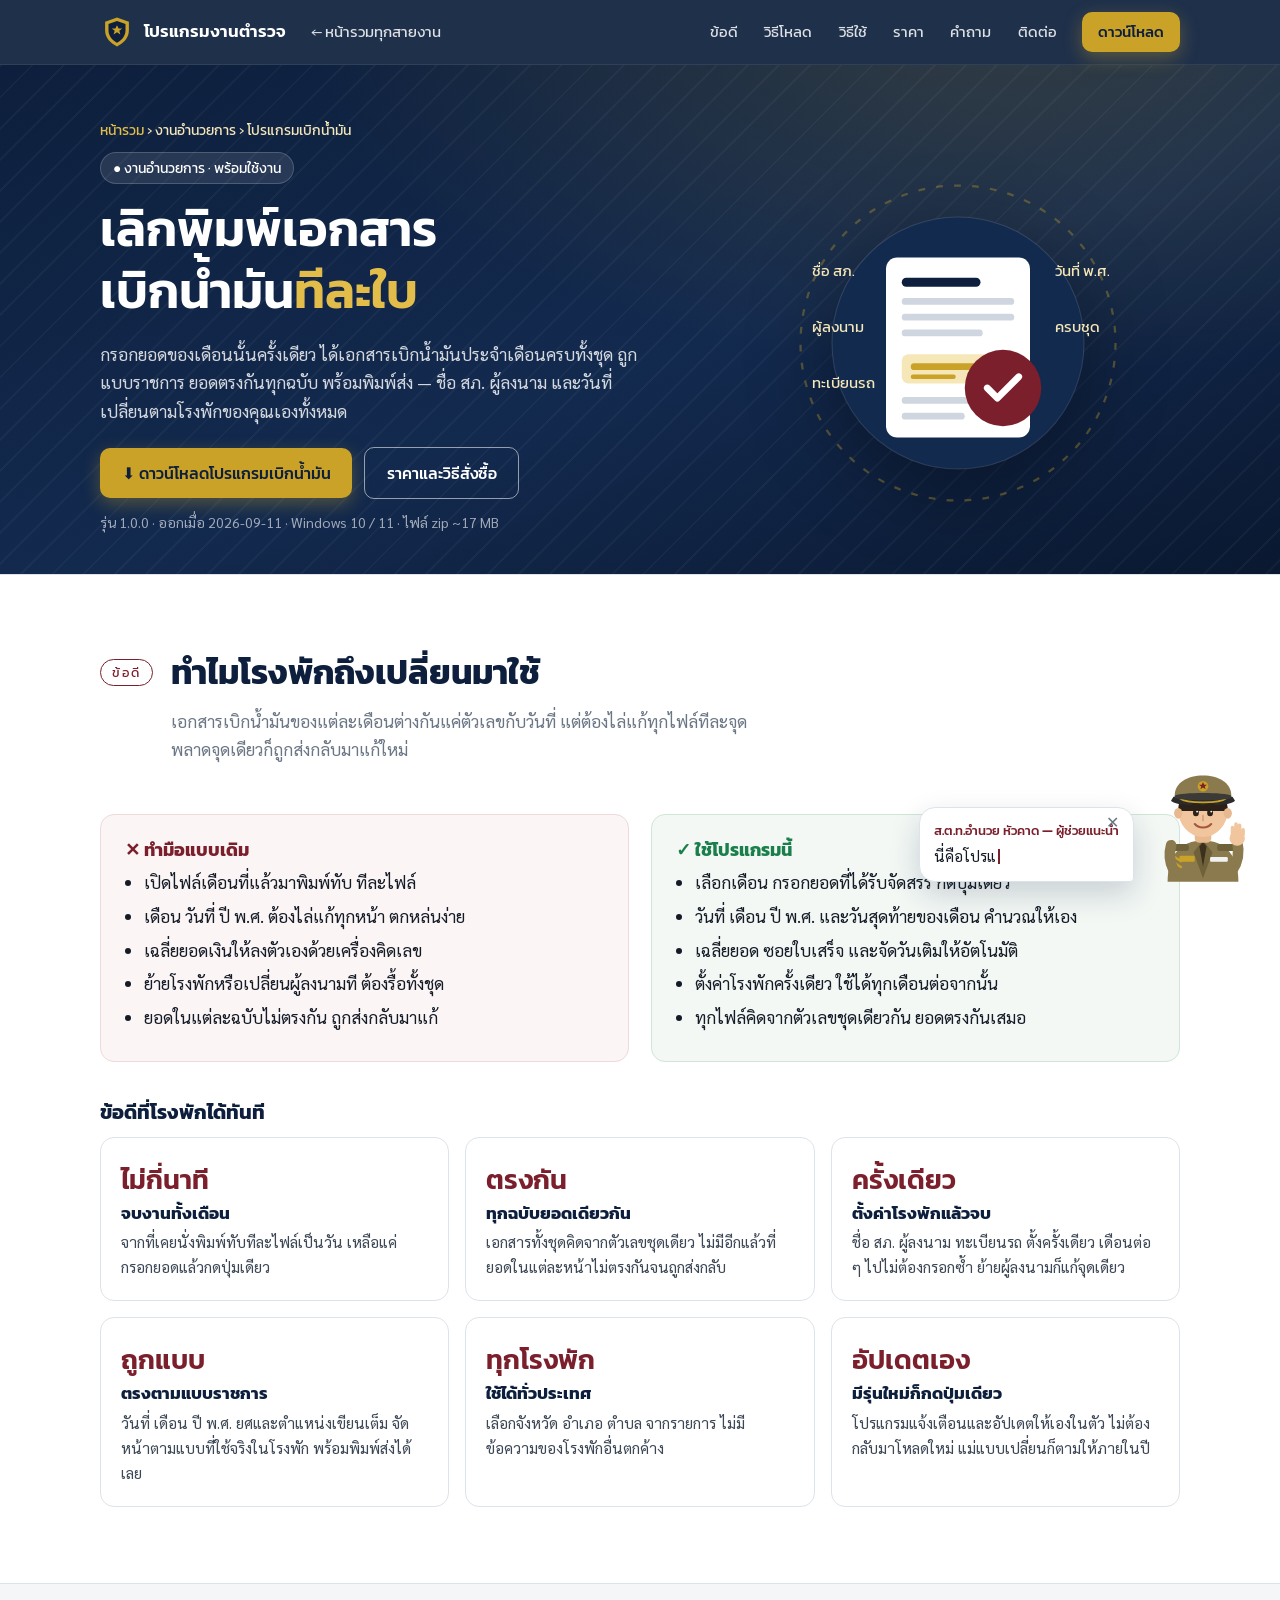
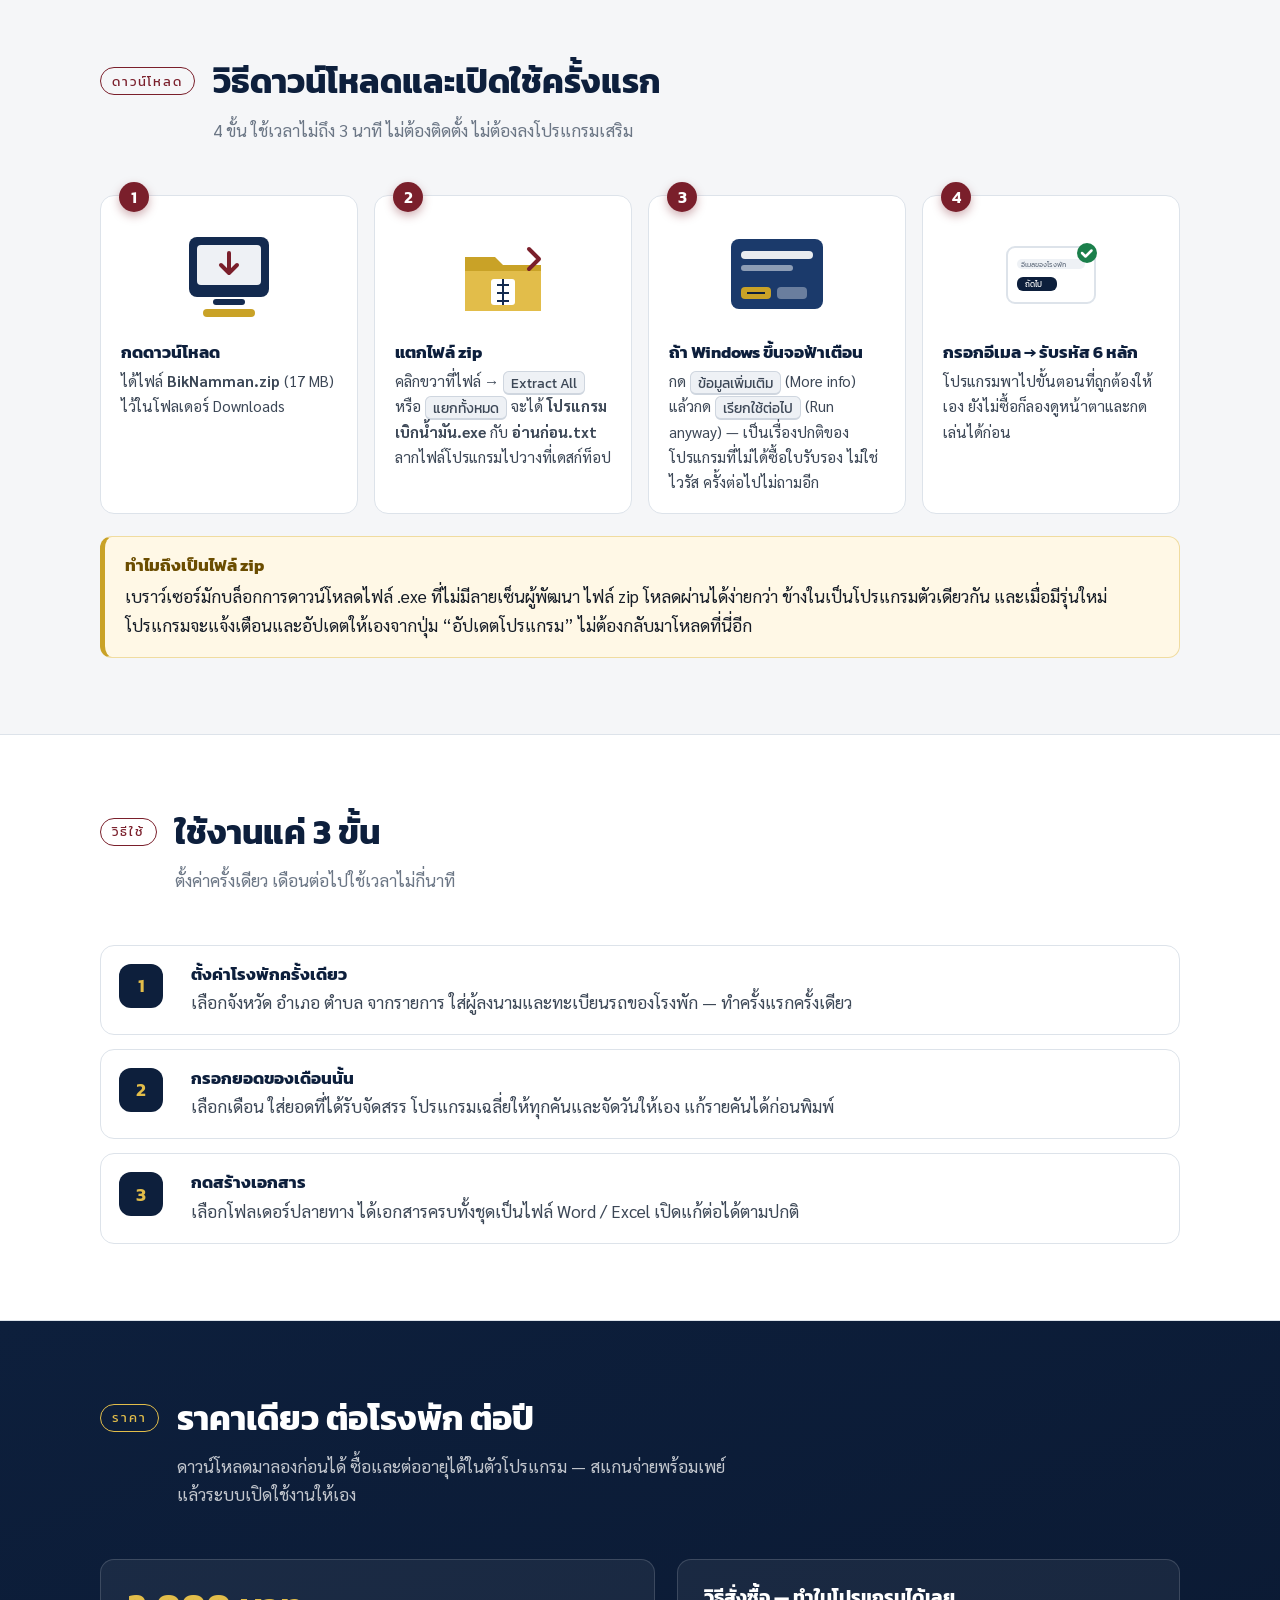
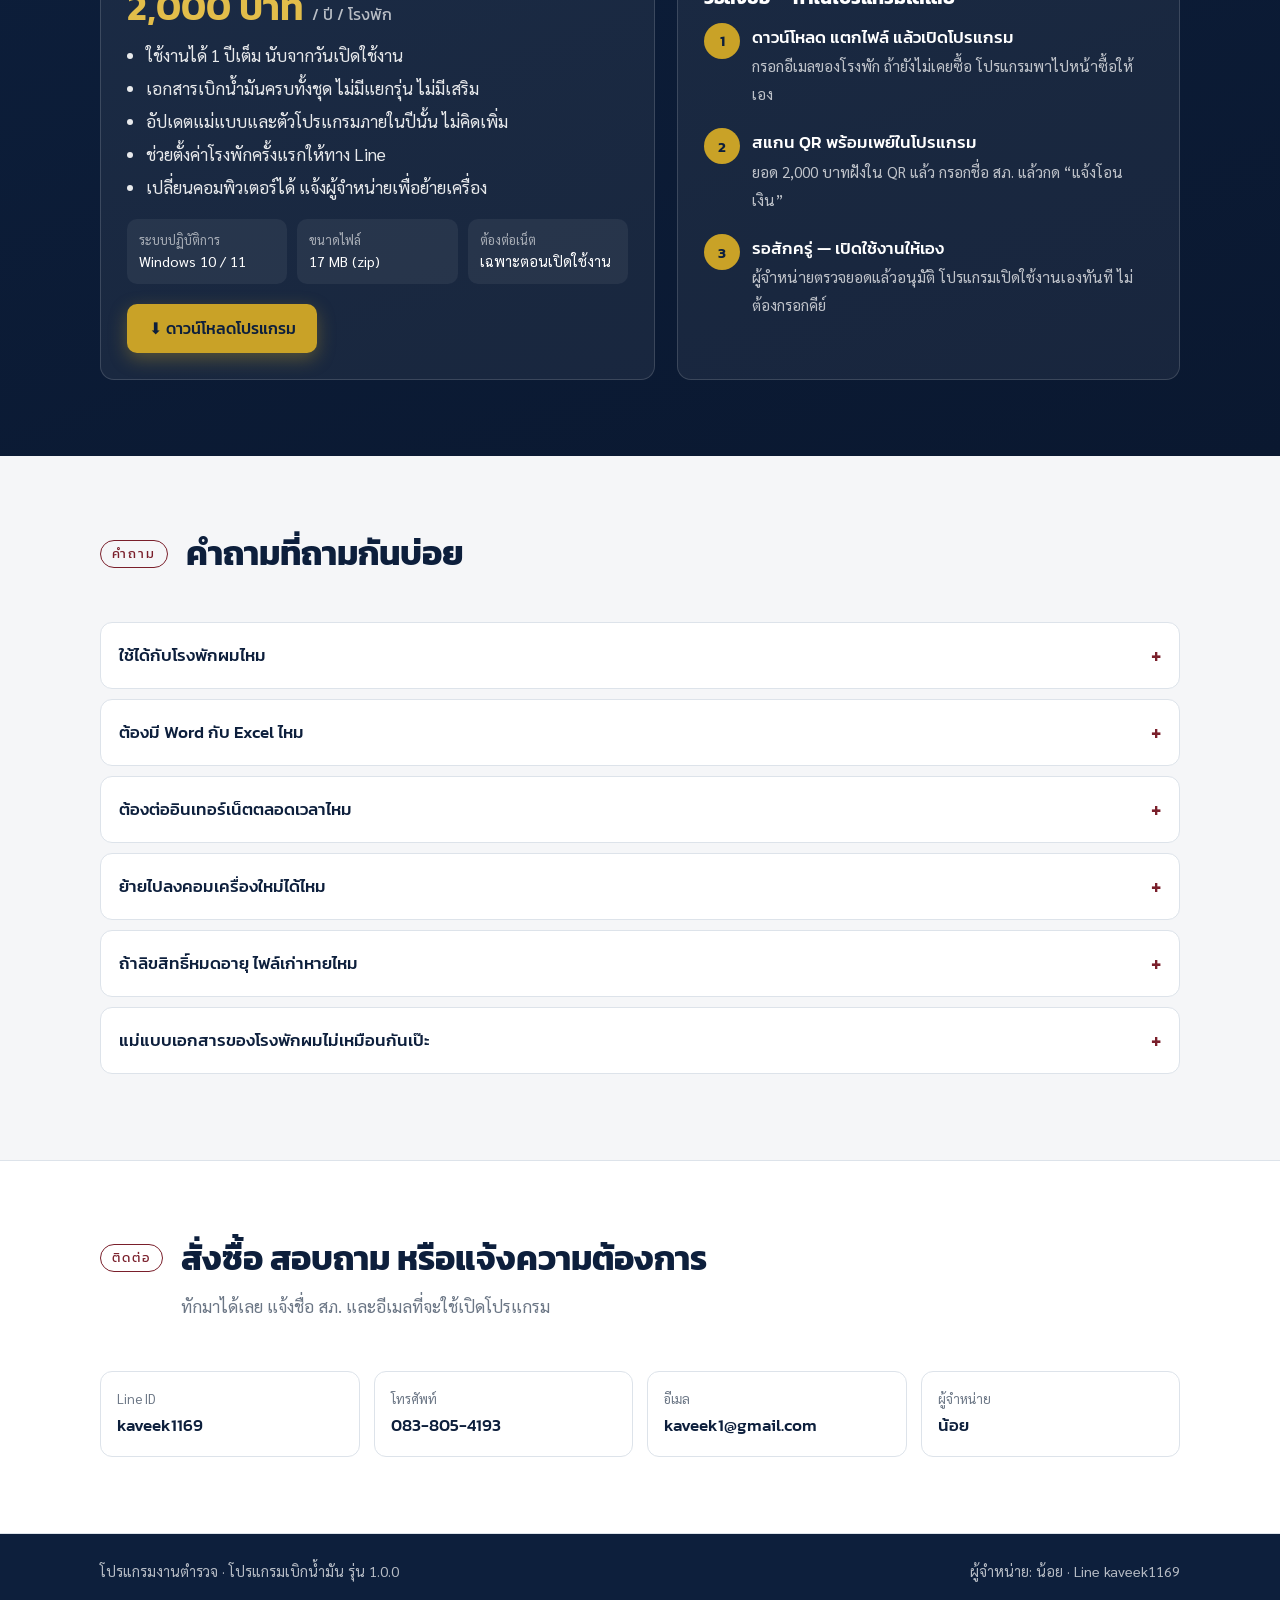
==== biknamman.html @ df4a981a "Add files via upload" ====
<!DOCTYPE html>
<html lang="th" class="js">
<head>
<meta charset="utf-8">
<meta name="viewport" content="width=device-width, initial-scale=1">
<title>โปรแกรมเบิกน้ำมัน — งานอำนวยการ</title>
<meta name="description" content="โปรแกรมเบิกน้ำมันสำหรับสถานีตำรวจ กรอกยอดครั้งเดียว ได้เอกสารเบิกน้ำมันประจำเดือนครบชุด ถูกแบบราชการ 2,000 บาท/ปี/โรงพัก">
<link rel="preconnect" href="https://fonts.googleapis.com">
<link rel="preconnect" href="https://fonts.gstatic.com" crossorigin>
<link href="https://fonts.googleapis.com/css2?family=Kanit:wght@400;500;600;700&family=Sarabun:wght@400;500;600;700&display=swap" rel="stylesheet">
<link rel="stylesheet" href="site.css">
</head>
<body>
<nav class="nav">
  <div class="wrap">
    <a class="brand" href="index.html"><svg class="badge" viewBox="0 0 40 40" aria-hidden="true"><path d="M20 3l14 5v10c0 9-6 15-14 19C12 33 6 27 6 18V8l14-5z" fill="#c9a227"/><path d="M20 7l10 3.6V18c0 7-4.4 11.6-10 14.6C14.4 29.6 10 25 10 18v-7.4L20 7z" fill="#0d1f3c"/><path d="M20 12l1.9 4h4.2l-3.4 2.6 1.3 4.2L20 20.4l-4 2.4 1.3-4.2-3.4-2.6h4.2z" fill="#c9a227"/></svg> โปรแกรมงานตำรวจ</a>
    <a class="back" href="index.html">← หน้ารวมทุกสายงาน</a>
    <div class="nav-links"><a href="#fuel">ข้อดี</a><a href="#install">วิธีโหลด</a><a href="#howto">วิธีใช้</a><a href="#price">ราคา</a><a href="#faq">คำถาม</a><a href="#contact">ติดต่อ</a></div>
    <a class="btn btn-gold" href="BikNamman.zip" download>ดาวน์โหลด</a>
  </div>
</nav>

<header class="hero" id="top">
  <div class="wrap">
    <div class="crumb"><a href="index.html">หน้ารวม</a> › งานอำนวยการ › โปรแกรมเบิกน้ำมัน</div>
    <div class="slides" style="min-height:0;position:static">
      <section class="slide active" style="position:static">
        <div>
          <span class="slide-kicker">● งานอำนวยการ · พร้อมใช้งาน</span>
          <h1>เลิกพิมพ์เอกสาร<br>เบิกน้ำมัน<em>ทีละใบ</em></h1>
          <p class="lede">กรอกยอดของเดือนนั้นครั้งเดียว ได้เอกสารเบิกน้ำมันประจำเดือนครบทั้งชุด
            ถูกแบบราชการ ยอดตรงกันทุกฉบับ พร้อมพิมพ์ส่ง — ชื่อ สภ. ผู้ลงนาม และวันที่
            เปลี่ยนตามโรงพักของคุณเองทั้งหมด</p>
          <div class="cta">
            <a class="btn btn-gold" href="BikNamman.zip" download>⬇ ดาวน์โหลดโปรแกรมเบิกน้ำมัน</a>
            <a class="btn btn-ghost" href="#price">ราคาและวิธีสั่งซื้อ</a>
            <span class="note" id="vernote">Windows 10 / 11 · ไฟล์ zip 17 MB · ไม่ต้องติดตั้ง</span>
          </div>
        </div>
        <div class="slide-art">
          <svg viewBox="0 0 320 320" aria-hidden="true">
            <circle class="ring" cx="160" cy="160" r="140" fill="none" stroke="rgba(201,162,39,.35)" stroke-width="2" stroke-dasharray="6 10"/>
            <circle cx="160" cy="160" r="112" fill="#132a4f" stroke="rgba(255,255,255,.12)"/>
            <g transform="translate(96 84)">
              <rect x="0" y="0" width="128" height="160" rx="10" fill="#fff"/>
              <rect x="14" y="18" width="70" height="8" rx="4" fill="#0d1f3c"/>
              <rect x="14" y="36" width="100" height="6" rx="3" fill="#cfd6df"/>
              <rect x="14" y="50" width="100" height="6" rx="3" fill="#cfd6df"/>
              <rect x="14" y="64" width="72" height="6" rx="3" fill="#cfd6df"/>
              <rect x="14" y="86" width="100" height="26" rx="6" fill="#f5e7b8"/>
              <rect x="22" y="94" width="60" height="6" rx="3" fill="#c9a227"/>
              <rect x="22" y="104" width="40" height="4" rx="2" fill="#c9a227"/>
              <rect x="14" y="124" width="100" height="6" rx="3" fill="#cfd6df"/>
              <rect x="14" y="138" width="56" height="6" rx="3" fill="#cfd6df"/>
            </g>
            <g transform="translate(200 200)">
              <circle r="34" fill="#7a1f2b"/>
              <path d="M-14 0l9 9 19-19" fill="none" stroke="#fff" stroke-width="6" stroke-linecap="round" stroke-linejoin="round"/>
            </g>
            <g font-family="Kanit,Sarabun,sans-serif" font-size="13" fill="#f5e7b8">
              <text x="30" y="100">ชื่อ สภ.</text><text x="30" y="150">ผู้ลงนาม</text><text x="30" y="200">ทะเบียนรถ</text>
              <text x="246" y="100">วันที่ พ.ศ.</text><text x="246" y="150">ครบชุด</text>
            </g>
          </svg>
        </div>
      </section>
    </div>
  </div>
</header>
<!-- ═══════════ <!-- ═══════════ โปรแกรมเบิกน้ำมัน ═══════════ -->
<section class="sec product" id="fuel">
  <div class="wrap">
    <div class="sec-head reveal">
      <span class="sec-label">ข้อดี</span>
      <div><h2>ทำไมโรงพักถึงเปลี่ยนมาใช้</h2>
        <p>เอกสารเบิกน้ำมันของแต่ละเดือนต่างกันแค่ตัวเลขกับวันที่ แต่ต้องไล่แก้ทุกไฟล์ทีละจุด พลาดจุดเดียวก็ถูกส่งกลับมาแก้ใหม่</p></div>
    </div>

    <div class="two">
      <div class="card bad reveal">
        <h3>✕ ทำมือแบบเดิม</h3>
        <ul>
          <li>เปิดไฟล์เดือนที่แล้วมาพิมพ์ทับ ทีละไฟล์</li>
          <li>เดือน วันที่ ปี พ.ศ. ต้องไล่แก้ทุกหน้า ตกหล่นง่าย</li>
          <li>เฉลี่ยยอดเงินให้ลงตัวเองด้วยเครื่องคิดเลข</li>
          <li>ย้ายโรงพักหรือเปลี่ยนผู้ลงนามที ต้องรื้อทั้งชุด</li>
          <li>ยอดในแต่ละฉบับไม่ตรงกัน ถูกส่งกลับมาแก้</li>
        </ul>
      </div>
      <div class="card good reveal">
        <h3>✓ ใช้โปรแกรมนี้</h3>
        <ul>
          <li>เลือกเดือน กรอกยอดที่ได้รับจัดสรร กดปุ่มเดียว</li>
          <li>วันที่ เดือน ปี พ.ศ. และวันสุดท้ายของเดือน คำนวณให้เอง</li>
          <li>เฉลี่ยยอด ซอยใบเสร็จ และจัดวันเติมให้อัตโนมัติ</li>
          <li>ตั้งค่าโรงพักครั้งเดียว ใช้ได้ทุกเดือนต่อจากนั้น</li>
          <li>ทุกไฟล์คิดจากตัวเลขชุดเดียวกัน ยอดตรงกันเสมอ</li>
        </ul>
      </div>
    </div>

    <h3 style="margin:38px 0 12px;color:var(--navy);font-size:1.25rem" class="reveal">ข้อดีที่โรงพักได้ทันที</h3>
    <div class="feats">
      <div class="feat reveal"><div class="num">ไม่กี่นาที</div><h3>จบงานทั้งเดือน</h3><p>จากที่เคยนั่งพิมพ์ทับทีละไฟล์เป็นวัน เหลือแค่กรอกยอดแล้วกดปุ่มเดียว</p></div>
      <div class="feat reveal"><div class="num">ตรงกัน</div><h3>ทุกฉบับยอดเดียวกัน</h3><p>เอกสารทั้งชุดคิดจากตัวเลขชุดเดียว ไม่มีอีกแล้วที่ยอดในแต่ละหน้าไม่ตรงกันจนถูกส่งกลับ</p></div>
      <div class="feat reveal"><div class="num">ครั้งเดียว</div><h3>ตั้งค่าโรงพักแล้วจบ</h3><p>ชื่อ สภ. ผู้ลงนาม ทะเบียนรถ ตั้งครั้งเดียว เดือนต่อ ๆ ไปไม่ต้องกรอกซ้ำ ย้ายผู้ลงนามก็แก้จุดเดียว</p></div>
      <div class="feat reveal"><div class="num">ถูกแบบ</div><h3>ตรงตามแบบราชการ</h3><p>วันที่ เดือน ปี พ.ศ. ยศและตำแหน่งเขียนเต็ม จัดหน้าตามแบบที่ใช้จริงในโรงพัก พร้อมพิมพ์ส่งได้เลย</p></div>
      <div class="feat reveal"><div class="num">ทุกโรงพัก</div><h3>ใช้ได้ทั่วประเทศ</h3><p>เลือกจังหวัด อำเภอ ตำบล จากรายการ ไม่มีข้อความของโรงพักอื่นตกค้าง</p></div>
      <div class="feat reveal"><div class="num">อัปเดตเอง</div><h3>มีรุ่นใหม่ก็กดปุ่มเดียว</h3><p>โปรแกรมแจ้งเตือนและอัปเดตให้เองในตัว ไม่ต้องกลับมาโหลดใหม่ แม่แบบเปลี่ยนก็ตามให้ภายในปี</p></div>
    </div>
  </div>
</section>

<!-- ═══════════ <!-- ═══════════ วิธีดาวน์โหลด ═══════════ -->
<section class="sec" id="install">
  <div class="wrap">
    <div class="sec-head reveal">
      <span class="sec-label">ดาวน์โหลด</span>
      <div><h2>วิธีดาวน์โหลดและเปิดใช้ครั้งแรก</h2><p>4 ขั้น ใช้เวลาไม่ถึง 3 นาที ไม่ต้องติดตั้ง ไม่ต้องลงโปรแกรมเสริม</p></div>
    </div>
    <div class="steps">
      <div class="step reveal">
        <div class="art"><svg viewBox="0 0 120 100" aria-hidden="true"><rect x="20" y="10" width="80" height="60" rx="8" fill="#132a4f"/><rect x="28" y="18" width="64" height="40" rx="4" fill="#eef1f5"/><path d="M60 26v18M52 38l8 8 8-8" stroke="#7a1f2b" stroke-width="4" fill="none" stroke-linecap="round" stroke-linejoin="round"/><rect x="44" y="72" width="32" height="6" rx="3" fill="#132a4f"/><rect x="34" y="82" width="52" height="8" rx="4" fill="#c9a227"/></svg></div>
        <h3>กดดาวน์โหลด</h3>
        <p>ได้ไฟล์ <b>BikNamman.zip</b> (17 MB) ไว้ในโฟลเดอร์ Downloads</p>
      </div>
      <div class="step reveal">
        <div class="art"><svg viewBox="0 0 120 100" aria-hidden="true"><path d="M22 30h30l8 8h38v46H22z" fill="#c9a227"/><path d="M22 44h76v40H22z" fill="#e2bd4a"/><rect x="48" y="52" width="24" height="26" rx="3" fill="#fff"/><path d="M60 52v26M54 58h12M54 66h12M54 74h12" stroke="#132a4f" stroke-width="2"/><path d="M86 22l10 10-10 10" fill="none" stroke="#7a1f2b" stroke-width="4" stroke-linecap="round" stroke-linejoin="round"/></svg></div>
        <h3>แตกไฟล์ zip</h3>
        <p>คลิกขวาที่ไฟล์ → <kbd>Extract All</kbd> หรือ <kbd>แยกทั้งหมด</kbd> จะได้ <b>โปรแกรมเบิกน้ำมัน.exe</b> กับ <b>อ่านก่อน.txt</b> ลากไฟล์โปรแกรมไปวางที่เดสก์ท็อป</p>
      </div>
      <div class="step reveal">
        <div class="art"><svg viewBox="0 0 120 100" aria-hidden="true"><rect x="14" y="12" width="92" height="70" rx="8" fill="#1b3a6b"/><rect x="24" y="24" width="72" height="8" rx="4" fill="#fff" opacity=".9"/><rect x="24" y="38" width="52" height="6" rx="3" fill="#fff" opacity=".5"/><rect x="24" y="60" width="30" height="12" rx="4" fill="#c9a227"/><rect x="60" y="60" width="30" height="12" rx="4" fill="#fff" opacity=".35"/><path d="M30 66h18" stroke="#0d1f3c" stroke-width="2"/></svg></div>
        <h3>ถ้า Windows ขึ้นจอฟ้าเตือน</h3>
        <p>กด <kbd>ข้อมูลเพิ่มเติม</kbd> (More info) แล้วกด <kbd>เรียกใช้ต่อไป</kbd> (Run anyway) — เป็นเรื่องปกติของโปรแกรมที่ไม่ได้ซื้อใบรับรอง ไม่ใช่ไวรัส ครั้งต่อไปไม่ถามอีก</p>
      </div>
      <div class="step reveal">
        <div class="art"><svg viewBox="0 0 120 100" aria-hidden="true"><rect x="16" y="20" width="88" height="56" rx="8" fill="#fff" stroke="#dde3ea" stroke-width="2"/><rect x="26" y="32" width="68" height="10" rx="5" fill="#eef1f5"/><text x="30" y="40" font-family="Kanit,sans-serif" font-size="7" fill="#6b7685">อีเมลของโรงพัก</text><rect x="26" y="50" width="40" height="14" rx="6" fill="#0d1f3c"/><text x="34" y="60" font-family="Kanit,sans-serif" font-size="8" fill="#fff">ถัดไป</text><circle cx="96" cy="26" r="10" fill="#1b7f4b"/><path d="M91 26l3.5 3.5 6-6" fill="none" stroke="#fff" stroke-width="2.5" stroke-linecap="round" stroke-linejoin="round"/></svg></div>
        <h3>กรอกอีเมล → รับรหัส 6 หลัก</h3>
        <p>โปรแกรมพาไปขั้นตอนที่ถูกต้องให้เอง ยังไม่ซื้อก็ลองดูหน้าตาและกดเล่นได้ก่อน</p>
      </div>
    </div>
    <div class="notice reveal">
      <h3>ทำไมถึงเป็นไฟล์ zip</h3>
      <p style="margin:0">เบราว์เซอร์มักบล็อกการดาวน์โหลดไฟล์ .exe ที่ไม่มีลายเซ็นผู้พัฒนา ไฟล์ zip โหลดผ่านได้ง่ายกว่า ข้างในเป็นโปรแกรมตัวเดียวกัน
      และเมื่อมีรุ่นใหม่ โปรแกรมจะแจ้งเตือนและอัปเดตให้เองจากปุ่ม “อัปเดตโปรแกรม” ไม่ต้องกลับมาโหลดที่นี่อีก</p>
    </div>
  </div>
</section>

<!-- ═══════════ <!-- ═══════════ วิธีใช้ ═══════════ -->
<section class="sec product" id="howto">
  <div class="wrap">
    <div class="sec-head reveal">
      <span class="sec-label">วิธีใช้</span>
      <div><h2>ใช้งานแค่ 3 ขั้น</h2><p>ตั้งค่าครั้งเดียว เดือนต่อไปใช้เวลาไม่กี่นาที</p></div>
    </div>
    <div class="timeline">
      <div class="tl reveal"><div class="n">1</div><div><h3>ตั้งค่าโรงพักครั้งเดียว</h3><p>เลือกจังหวัด อำเภอ ตำบล จากรายการ ใส่ผู้ลงนามและทะเบียนรถของโรงพัก — ทำครั้งแรกครั้งเดียว</p></div></div>
      <div class="tl reveal"><div class="n">2</div><div><h3>กรอกยอดของเดือนนั้น</h3><p>เลือกเดือน ใส่ยอดที่ได้รับจัดสรร โปรแกรมเฉลี่ยให้ทุกคันและจัดวันให้เอง แก้รายคันได้ก่อนพิมพ์</p></div></div>
      <div class="tl reveal"><div class="n">3</div><div><h3>กดสร้างเอกสาร</h3><p>เลือกโฟลเดอร์ปลายทาง ได้เอกสารครบทั้งชุดเป็นไฟล์ Word / Excel เปิดแก้ต่อได้ตามปกติ</p></div></div>
    </div>
  </div>
</section>

<!-- ═══════════ <!-- ═══════════ ราคา ═══════════ -->
<section class="sec price" id="price">
  <div class="wrap">
    <div class="sec-head reveal">
      <span class="sec-label">ราคา</span>
      <div><h2>ราคาเดียว ต่อโรงพัก ต่อปี</h2><p>ดาวน์โหลดมาลองก่อนได้ ซื้อและต่ออายุได้ในตัวโปรแกรม — สแกนจ่ายพร้อมเพย์ แล้วระบบเปิดใช้งานให้เอง</p></div>
    </div>
    <div class="price-grid">
      <div class="price-card reveal">
        <div class="price-big">2,000 บาท <small>/ ปี / โรงพัก</small></div>
        <ul>
          <li>ใช้งานได้ 1 ปีเต็ม นับจากวันเปิดใช้งาน</li>
          <li>เอกสารเบิกน้ำมันครบทั้งชุด ไม่มีแยกรุ่น ไม่มีเสริม</li>
          <li>อัปเดตแม่แบบและตัวโปรแกรมภายในปีนั้น ไม่คิดเพิ่ม</li>
          <li>ช่วยตั้งค่าโรงพักครั้งแรกให้ทาง Line</li>
          <li>เปลี่ยนคอมพิวเตอร์ได้ แจ้งผู้จำหน่ายเพื่อย้ายเครื่อง</li>
        </ul>
        <div class="dl-meta">
          <div><span>ระบบปฏิบัติการ</span>Windows 10 / 11</div>
          <div><span>ขนาดไฟล์</span>17 MB (zip)</div>
          <div><span>ต้องต่อเน็ต</span>เฉพาะตอนเปิดใช้งาน</div>
        </div>
        <div style="margin-top:20px"><a class="btn btn-gold" href="BikNamman.zip" download>⬇ ดาวน์โหลดโปรแกรม</a></div>
      </div>
      <div class="price-card reveal">
        <h3 style="color:#fff;font-size:1.2rem">วิธีสั่งซื้อ — ทำในโปรแกรมได้เลย</h3>
        <ol class="buy-steps">
          <li><span class="k">1</span><div><b>ดาวน์โหลด แตกไฟล์ แล้วเปิดโปรแกรม</b><span>กรอกอีเมลของโรงพัก ถ้ายังไม่เคยซื้อ โปรแกรมพาไปหน้าซื้อให้เอง</span></div></li>
          <li><span class="k">2</span><div><b>สแกน QR พร้อมเพย์ในโปรแกรม</b><span>ยอด 2,000 บาทฝังใน QR แล้ว กรอกชื่อ สภ. แล้วกด “แจ้งโอนเงิน”</span></div></li>
          <li><span class="k">3</span><div><b>รอสักครู่ — เปิดใช้งานให้เอง</b><span>ผู้จำหน่ายตรวจยอดแล้วอนุมัติ โปรแกรมเปิดใช้งานเองทันที ไม่ต้องกรอกคีย์</span></div></li>
        </ol>
      </div>
    </div>
  </div>
</section>

<!-- ═══════════ <!-- ═══════════ FAQ ═══════════ -->
<section class="sec" id="faq">
  <div class="wrap">
    <div class="sec-head reveal"><span class="sec-label">คำถาม</span><div><h2>คำถามที่ถามกันบ่อย</h2></div></div>
    <details class="reveal"><summary>ใช้ได้กับโรงพักผมไหม</summary><p>ใช้ได้ทุกโรงพักทั่วประเทศ ชื่อ สภ. อำเภอ จังหวัด ตำรวจภูธรภาค เบอร์โทร เลขหนังสือ ชื่อและยศผู้ลงนามทุกตำแหน่ง เปลี่ยนตามที่ตั้งค่าไว้ทั้งหมด ไม่มีข้อความของโรงพักอื่นตกค้าง</p></details>
    <details class="reveal"><summary>ต้องมี Word กับ Excel ไหม</summary><p>โปรแกรมสร้างไฟล์ .docx และ .xlsx ให้ ถ้าจะเปิดดูหรือสั่งพิมพ์ต้องมีโปรแกรมที่เปิดไฟล์สองชนิดนี้ได้ จะเป็น Microsoft Office, WPS Office หรือ LibreOffice ก็ได้ และควรลงฟอนต์ TH SarabunPSK / TH SarabunIT๙ ในเครื่อง เอกสารจะออกมาตรงตามแบบราชการ</p></details>
    <details class="reveal"><summary>ต้องต่ออินเทอร์เน็ตตลอดเวลาไหม</summary><p>ไม่ต้อง ใช้เน็ตเฉพาะตอนเปิดใช้งานครั้งแรก ตอนต่ออายุ และตอนกดอัปเดตโปรแกรมเท่านั้น หลังจากนั้นทำเอกสารแบบออฟไลน์ได้ทั้งปี</p></details>
    <details class="reveal"><summary>ย้ายไปลงคอมเครื่องใหม่ได้ไหม</summary><p>ได้ สิทธิ์ผูกกับเครื่องทีละ 1 เครื่องเพื่อกันการส่งต่อ ถ้าเปลี่ยนคอมพิวเตอร์ แจ้งผู้จำหน่ายทาง Line เพื่อปลดล็อกเครื่องเดิม แล้วเปิดใช้งานที่เครื่องใหม่ได้เลย ไม่มีค่าใช้จ่าย</p></details>
    <details class="reveal"><summary>ถ้าลิขสิทธิ์หมดอายุ ไฟล์เก่าหายไหม</summary><p>ไม่หาย ไฟล์เอกสารที่สร้างไว้เป็นไฟล์ Word และ Excel ปกติในเครื่องของคุณ โปรแกรมจะเตือนล่วงหน้า 30 วันก่อนหมดอายุ และหลังหมดอายุยังใช้ต่อได้อีก 7 วันเพื่อไม่ให้งานค้าง</p></details>
    <details class="reveal"><summary>แม่แบบเอกสารของโรงพักผมไม่เหมือนกันเป๊ะ</summary><p>แจ้งมาได้ ส่งไฟล์แบบที่โรงพักใช้อยู่มาทาง Line ผู้จำหน่ายปรับแม่แบบให้ตรงกับที่ใช้จริงได้</p></details>
  </div>
</section>

<!-- ═══════════ <!-- ═══════════ ติดต่อ ═══════════ -->
<section class="sec product" id="contact">
  <div class="wrap">
    <div class="sec-head reveal"><span class="sec-label">ติดต่อ</span><div><h2>สั่งซื้อ สอบถาม หรือแจ้งความต้องการ</h2><p>ทักมาได้เลย แจ้งชื่อ สภ. และอีเมลที่จะใช้เปิดโปรแกรม</p></div></div>
    <div class="contact reveal">
      <div><span>Line ID</span><b>kaveek1169</b></div>
      <div><span>โทรศัพท์</span><b>083-805-4193</b></div>
      <div><span>อีเมล</span><b>kaveek1@gmail.com</b></div>
      <div><span>ผู้จำหน่าย</span><b>น้อย</b></div>
    </div>
  </div>
</section>

<footer>
  <div class="wrap">
    <span>โปรแกรมงานตำรวจ · <span id="verfoot">โปรแกรมเบิกน้ำมัน รุ่น 1.0</span></span>
    <span>ผู้จำหน่าย: น้อย · Line kaveek1169</span>
  </div>
</footer>
<!-- ═══════════ <!-- ═══════════ ตัวการ์ตูนตำรวจแนะนำ "ส.ต.ท.อำนวย หัวคาด" (ต้นแบบวาดเอง) ═══════════ -->
<div class="guide" id="guide">
  <div class="bubble" id="bubble">
    <button class="close" id="gclose" aria-label="ปิด">✕</button>
    <b>ส.ต.ท.อำนวย หัวคาด — ผู้ช่วยแนะนำ</b>
    <span id="gtext"></span><span class="cur"></span>
  </div>
  <svg class="officer" id="officer" viewBox="0 0 200 220" aria-hidden="true">
    <!-- ลำตัว/เครื่องแบบสีกากี -->
    <path d="M40 220c0-44 22-70 60-70s60 26 60 70z" fill="#8a7a4e"/>
    <path d="M100 150l-16 20 16 44 16-44z" fill="#6f6139"/>
    <path d="M100 152l-6 8 6 34 6-34z" fill="#3b2f1e"/>
    <!-- อินทรธนู -->
    <rect x="46" y="156" width="30" height="12" rx="4" fill="#6f6139"/><rect x="124" y="156" width="30" height="12" rx="4" fill="#6f6139"/>
    <!-- บั้ง ส.ต.ท. 2 แถบ ที่ต้นแขนซ้าย -->
    <path d="M40 186l12-8 12 8M40 196l12-8 12 8" fill="none" stroke="#c9a227" stroke-width="4" stroke-linejoin="round"/>
    <!-- ป้ายชื่อ/เข็ม -->
    <rect x="112" y="178" width="30" height="8" rx="2" fill="#f2f2f2"/><rect x="60" y="176" width="26" height="10" rx="2" fill="#c9a227"/>
    <!-- คอ -->
    <rect x="86" y="128" width="28" height="26" rx="8" fill="#e8b98f"/>
    <!-- หัว -->
    <ellipse cx="100" cy="98" rx="42" ry="46" fill="#f1c59d"/>
    <path d="M58 100c0-18 8-30 20-36h44c12 6 20 18 20 36" fill="#2b2118"/>
    <!-- หู -->
    <ellipse cx="58" cy="104" rx="7" ry="9" fill="#e8b98f"/><ellipse cx="142" cy="104" rx="7" ry="9" fill="#e8b98f"/>
    <!-- หมวกทรงหม้อตาล -->
    <path d="M52 74c0-22 22-34 48-34s48 12 48 34l-6 4H58z" fill="#8a7a4e"/>
    <path d="M50 76h100l4 6c0 5-26 9-54 9s-54-4-54-9z" fill="#2b2b2b"/>
    <path d="M60 78c12 10 68 10 80 0" fill="none" stroke="#c9a227" stroke-width="3"/>
    <path d="M52 74c10-6 86-6 96 0v4c-10 5-86 5-96 0z" fill="#3b3a36"/>
    <!-- ตราหน้าหมวก (ดาวในวงกลม — วาดเอง) -->
    <circle cx="100" cy="58" r="9" fill="#c9a227"/><path d="M100 51l2 4.5h4.8l-3.9 2.9 1.5 4.6-4.4-2.8-4.4 2.8 1.5-4.6-3.9-2.9h4.8z" fill="#7a1f2b"/>
    <!-- คิ้ว ตา -->
    <path d="M78 92c6-4 14-4 20 0M102 92c6-4 14-4 20 0" fill="none" stroke="#2b2118" stroke-width="3" stroke-linecap="round"/>
    <g class="eye"><ellipse cx="88" cy="103" rx="5" ry="6" fill="#2b2118"/><circle cx="90" cy="101" r="1.6" fill="#fff"/></g>
    <g class="eye"><ellipse cx="112" cy="103" rx="5" ry="6" fill="#2b2118"/><circle cx="114" cy="101" r="1.6" fill="#fff"/></g>
    <!-- จมูก ปากยิ้ม -->
    <path d="M100 108v8" stroke="#d9a07a" stroke-width="3" stroke-linecap="round"/>
    <path d="M86 122c6 8 22 8 28 0" fill="none" stroke="#a5563f" stroke-width="3.5" stroke-linecap="round"/>
    <!-- แขนขวายกโบกมือ -->
    <g class="hand">
      <path d="M150 200c8-12 12-30 8-48" fill="none" stroke="#8a7a4e" stroke-width="18" stroke-linecap="round"/>
      <circle cx="158" cy="146" r="13" fill="#f1c59d"/>
      <path d="M150 138v-10M156 134v-12M162 135v-11M168 140v-8" stroke="#f1c59d" stroke-width="6" stroke-linecap="round"/>
    </g>
    <!-- แขนซ้าย -->
    <path d="M50 200c-6-12-8-28-4-42" fill="none" stroke="#8a7a4e" stroke-width="18" stroke-linecap="round"/>
  </svg>
</div>

<script>
window.GUIDE_TIPS={"top": "นี่คือโปรแกรมเบิกน้ำมัน โปรแกรมแรกของงานอำนวยการ กดดาวน์โหลดได้เลย หรือเลื่อนดูรายละเอียดก่อน", "fuel": "กรอกยอดครั้งเดียว ได้เอกสารครบทั้งชุด ยอดทุกฉบับตรงกันเสมอ ไม่ต้องกลัวถูกส่งกลับมาแก้", "install": "โหลดแล้วอย่าลืมแตก zip ก่อนนะครับ ถ้าเจอจอฟ้าของ Windows กด “ข้อมูลเพิ่มเติม” แล้ว “เรียกใช้ต่อไป” ได้เลย ไม่ใช่ไวรัส", "howto": "แค่ 3 ขั้นครับ ตั้งค่าโรงพักครั้งเดียว กรอกยอดของเดือน แล้วกดสร้าง ที่เหลือโปรแกรมทำให้", "price": "ยังไม่ซื้อก็โหลดมาลองดูหน้าตาก่อนได้ พอจะซื้อสแกนพร้อมเพย์ในโปรแกรม ระบบเปิดใช้งานให้เอง", "faq": "ถ้าคำถามไม่มีในนี้ ทัก Line kaveek1169 ได้เลยครับ", "contact": "แจ้งชื่อ สภ. กับอีเมลที่จะใช้เปิดโปรแกรมมาได้เลย ผมรออยู่ครับ"};
</script>
<script>
/* โปรแกรมงานตำรวจ — สคริปต์ร่วมทุกหน้า
   หน้าไหนมีส่วนไหน ก็ทำงานเฉพาะส่วนนั้น (เช็ค element ก่อนทุกครั้ง)
   ข้อมูลที่แต่ละหน้ากำหนดเอง: window.LINES (สายงาน/โปรแกรม) · window.GUIDE_TIPS (คำพูดตัวการ์ตูน) */
(function(){
  var reduce=matchMedia('(prefers-reduced-motion: reduce)').matches;

  /* ── สไลด์ (ถ้ามี #slides) ── */
  var sl=document.getElementById('slides');
  if(sl){
    var slides=[].slice.call(sl.querySelectorAll('.slide')), dots=document.getElementById('dots'),
        count=document.getElementById('count'), cur=0, timer=null;
    slides.forEach(function(s,i){var b=document.createElement('button');b.className='dot';b.setAttribute('aria-label','สไลด์ '+(i+1));
      b.innerHTML='<i></i>';b.addEventListener('click',function(){go(i,true)});dots.appendChild(b)});
    var go=function(n,manual){
      if(n===cur&&manual)return;
      var prev=cur; cur=(n+slides.length)%slides.length;
      if(prev!==cur){slides[prev].classList.remove('active'); slides[prev].classList.add('leaving');
        setTimeout(function(){slides[prev].classList.remove('leaving')},600);}
      slides[cur].classList.add('active');
      [].forEach.call(dots.children,function(d,i){d.classList.toggle('active',i===cur);
        d.style.setProperty('--dur',(slides[i].dataset.dur||6000)+'ms');
        var bar=d.firstChild; bar.style.animation='none'; void bar.offsetWidth; bar.style.animation='';});
      if(count)count.textContent=(cur+1)+' / '+slides.length;
      schedule();
    };
    var schedule=function(){clearTimeout(timer); if(reduce)return; timer=setTimeout(function(){go(cur+1)},+slides[cur].dataset.dur||6000)};
    document.getElementById('next').addEventListener('click',function(){go(cur+1,true)});
    document.getElementById('prev').addEventListener('click',function(){go(cur-1,true)});
    document.addEventListener('keydown',function(e){if(e.key==='ArrowRight')go(cur+1,true);if(e.key==='ArrowLeft')go(cur-1,true)});
    var sx=null;
    sl.addEventListener('touchstart',function(e){sx=e.touches[0].clientX},{passive:true});
    sl.addEventListener('touchend',function(e){if(sx===null)return;var dx=e.changedTouches[0].clientX-sx;if(Math.abs(dx)>50)go(cur+(dx<0?1:-1),true);sx=null});
    sl.addEventListener('mouseenter',function(){clearTimeout(timer)});
    sl.addEventListener('mouseleave',schedule);
    go(0);
  }

  /* ── สายงานและโปรแกรม (ถ้ามี #lines-grid) — ข้อมูลจาก window.LINES ── */
  var ICONS={
    admin:'<path d="M4 21V5a2 2 0 012-2h8a2 2 0 012 2v16"/><path d="M4 21h12"/><path d="M16 9h2a2 2 0 012 2v6a2 2 0 002 2 2 2 0 002-2v-7l-3-3"/><path d="M7 7h6v4H7z"/>',
    patrol:'<path d="M12 2l8 3v6c0 5-3.5 9-8 11-4.5-2-8-6-8-11V5l8-3z"/><path d="M9 12l2 2 4-4"/>',
    inv:'<circle cx="11" cy="11" r="7"/><path d="M21 21l-5-5"/>',
    inq:'<path d="M6 3h9l5 5v13a1 1 0 01-1 1H6a1 1 0 01-1-1V4a1 1 0 011-1z"/><path d="M14 3v6h6"/><path d="M9 13h6M9 17h6"/>',
    traffic:'<rect x="8" y="2" width="8" height="20" rx="3"/><circle cx="12" cy="7" r="1.6"/><circle cx="12" cy="12" r="1.6"/><circle cx="12" cy="17" r="1.6"/>'
  };
  var grid=document.getElementById('lines-grid');
  if(grid&&window.LINES){
    window.LINES.forEach(function(L){
      var n=L.programs.filter(function(p){return p.ready}).length;
      var card=document.createElement('div'); card.className='line-card reveal'+(n?'':' soon');
      var html='<div class="line-head"><div class="ico"><svg width="24" height="24" viewBox="0 0 24 24" fill="none" stroke="currentColor" stroke-width="2" stroke-linecap="round" stroke-linejoin="round">'+ICONS[L.icon]+'</svg></div>'+
        '<h3>'+L.name+'<small>'+(n?('พร้อมใช้ '+n+' โปรแกรม'):'กำลังพัฒนา')+'</small></h3></div><ul class="progs">';
      L.programs.forEach(function(p){
        var tag='<span class="tag '+(p.ready?'ready">พร้อมใช้':'soon">เร็ว ๆ นี้')+'</span>';
        var inner='<div><b>'+p.name+'</b><span>'+p.desc+(p.price?' · '+p.price:'')+'</span></div>'+tag;
        html+= p.ready&&p.href ? '<li><a class="prog" href="'+p.href+'">'+inner+'</a></li>' : '<li><div class="prog soon">'+inner+'</div></li>';
      });
      card.innerHTML=html+'</ul>'; grid.appendChild(card);
    });
  }

  /* ── โผล่ทีละส่วนตอนเลื่อน ── */
  var io=new IntersectionObserver(function(es){es.forEach(function(e){if(e.isIntersecting){e.target.classList.add('in');io.unobserve(e.target)}})},{threshold:.12});
  document.querySelectorAll('.reveal').forEach(function(x){io.observe(x)});

  /* ── รุ่นล่าสุดจาก version.json (ถ้าหน้ามี #vernote / #verfoot) ── */
  if(document.getElementById('vernote')||document.getElementById('verfoot')){
    fetch('version.json',{cache:'no-store'}).then(function(r){return r.json()}).then(function(v){
      if(!v||!v.version)return;
      var mb=v.size?(' · ไฟล์ zip ~'+Math.round(v.size/1048576)+' MB'):'';
      var a=document.getElementById('vernote'), b=document.getElementById('verfoot');
      if(a)a.textContent='รุ่น '+v.version+(v.released?' · ออกเมื่อ '+v.released:'')+' · Windows 10 / 11'+mb;
      if(b)b.textContent='โปรแกรมเบิกน้ำมัน รุ่น '+v.version;
    }).catch(function(){});
  }

  /* ── ส.ต.ท.อำนวย หัวคาด: พิมพ์ทีละตัว เปลี่ยนข้อความตามส่วนที่เลื่อนถึง ── */
  var guide=document.getElementById('guide'), tips=window.GUIDE_TIPS||{};
  if(guide){
    var gtext=document.getElementById('gtext'), curKey='', typing=null, secKey='top';
    var say=function(key){
      if(key===curKey||!tips[key])return; curKey=key;
      var s=tips[key], i=0; clearInterval(typing); gtext.textContent='';
      if(reduce){gtext.textContent=s;return}
      typing=setInterval(function(){gtext.textContent=s.slice(0,++i); if(i>=s.length)clearInterval(typing)},22);
    };
    try{ if(localStorage.getItem('guideOff')==='1') guide.classList.add('hidden'); }catch(e){}
    document.getElementById('gclose').addEventListener('click',function(){guide.classList.add('hidden');try{localStorage.setItem('guideOff','1')}catch(e){}});
    document.getElementById('officer').addEventListener('click',function(){curKey='';say(secKey)});
    var so=new IntersectionObserver(function(es){es.forEach(function(e){if(e.isIntersecting){secKey=e.target.id;say(secKey)}})},{rootMargin:'-40% 0px -50% 0px'});
    Object.keys(tips).forEach(function(id){var n=document.getElementById(id);if(n)so.observe(n)});
    say('top');
  }
})();
</script>
</body>
</html>
---- site.css ----
:root{
  --navy:#0d1f3c; --navy-2:#132a4f; --navy-3:#1b3a6b;
  --maroon:#7a1f2b; --maroon-2:#9a2a39;
  --gold:#c9a227; --gold-2:#e2bd4a; --gold-soft:#f5e7b8;
  --ink:#141b26; --ink-2:#3c4756; --mute:#6b7685;
  --bg:#f5f6f8; --card:#ffffff; --line:#dde3ea;
  --ok:#1b7f4b; --radius:14px;
  --sar:'Sarabun',"TH Sarabun New",Tahoma,sans-serif;
  --kan:'Kanit','Sarabun',Tahoma,sans-serif;
}
*{box-sizing:border-box}
html{scroll-behavior:smooth}
body{margin:0;font-family:var(--sar);font-size:17px;line-height:1.65;color:var(--ink);background:var(--bg)}
h1,h2,h3,h4{font-family:var(--kan);line-height:1.25;margin:0 0 .4em}
p{margin:0 0 1em}
a{color:var(--navy-3)}
img,svg{max-width:100%}
.wrap{max-width:1120px;margin:0 auto;padding:0 20px}
.btn{display:inline-flex;align-items:center;gap:.5rem;font-family:var(--kan);font-weight:500;font-size:1.02rem;
  padding:.72rem 1.35rem;border-radius:10px;text-decoration:none;border:0;cursor:pointer;transition:transform .15s,box-shadow .15s,background .15s}
.btn:hover{transform:translateY(-1px)}
.btn-gold{background:var(--gold);color:var(--navy);box-shadow:0 6px 18px rgba(201,162,39,.35)}
.btn-gold:hover{background:var(--gold-2)}
.btn-maroon{background:var(--maroon);color:#fff;box-shadow:0 6px 18px rgba(122,31,43,.3)}
.btn-maroon:hover{background:var(--maroon-2)}
.btn-ghost{background:transparent;color:#fff;border:1.5px solid rgba(255,255,255,.55)}
.btn-ghost:hover{background:rgba(255,255,255,.1)}
.btn-line{background:#06c755;color:#fff}
.sec{padding:76px 0}
.sec-head{display:flex;gap:18px;align-items:flex-start;margin-bottom:34px}
.sec-label{font-family:var(--kan);font-size:.8rem;letter-spacing:.14em;text-transform:uppercase;color:var(--maroon);
  border:1.5px solid var(--maroon);border-radius:999px;padding:.15rem .7rem;white-space:nowrap;margin-top:.45rem}
.sec-head h2{font-size:clamp(1.55rem,3vw,2.1rem);color:var(--navy)}
.sec-head p{color:var(--mute);max-width:64ch}
html.js .reveal{opacity:0;transform:translateY(22px);transition:opacity .6s ease,transform .6s ease}
html.js .reveal.in{opacity:1;transform:none}
@media (prefers-reduced-motion:reduce){.reveal{opacity:1;transform:none;transition:none} *{animation:none!important}}

/* ── nav ── */
.nav{position:sticky;top:0;z-index:50;background:rgba(13,31,60,.92);backdrop-filter:blur(8px);color:#fff;border-bottom:1px solid rgba(255,255,255,.08)}
.nav .wrap{display:flex;align-items:center;gap:14px;height:64px}
.brand{display:flex;align-items:center;gap:10px;font-family:var(--kan);font-weight:600;font-size:1.05rem;color:#fff;text-decoration:none}
.brand .badge{width:34px;height:34px}
.nav-links{margin-left:auto;display:flex;gap:4px;flex-wrap:wrap}
.nav-links a{color:rgba(255,255,255,.85);text-decoration:none;font-family:var(--kan);font-size:.92rem;padding:.4rem .7rem;border-radius:8px}
.nav-links a:hover{background:rgba(255,255,255,.1);color:#fff}
.nav .btn{padding:.5rem 1rem;font-size:.92rem}
@media (max-width:820px){.nav-links{display:none}}

/* ── hero / slides ── */
.hero{position:relative;color:#fff;background:
  radial-gradient(1200px 600px at 80% -10%,rgba(201,162,39,.18),transparent 60%),
  linear-gradient(160deg,var(--navy) 0%,var(--navy-2) 55%,#0a1830 100%);overflow:hidden}
.hero:before{content:"";position:absolute;inset:0;background:
  repeating-linear-gradient(135deg,rgba(255,255,255,.035) 0 2px,transparent 2px 22px);pointer-events:none}
.hero .wrap{position:relative;padding-top:54px;padding-bottom:40px}
.hero-top{display:flex;align-items:center;gap:12px;font-family:var(--kan);font-size:.9rem;color:var(--gold-soft);letter-spacing:.06em;text-transform:uppercase;margin-bottom:12px}
.hero-top .stripe{width:38px;height:3px;background:var(--gold)}
.slides{position:relative;min-height:420px}
.slide{position:absolute;inset:0;display:grid;grid-template-columns:1.15fr .85fr;gap:36px;align-items:center;
  opacity:0;visibility:hidden;transform:translateX(40px);transition:opacity .55s ease,transform .55s ease,visibility 0s .55s}
.slide.active{opacity:1;visibility:visible;transform:none;transition:opacity .55s ease,transform .55s ease,visibility 0s}
.slide.leaving{opacity:0;transform:translateX(-40px);visibility:hidden}
.slide-kicker{display:inline-flex;align-items:center;gap:.5rem;font-family:var(--kan);font-size:.86rem;padding:.25rem .75rem;border-radius:999px;background:rgba(255,255,255,.1);border:1px solid rgba(255,255,255,.18);margin-bottom:14px}
.slide-kicker.soon{background:rgba(201,162,39,.16);border-color:rgba(201,162,39,.5);color:var(--gold-soft)}
.slide h1{font-size:clamp(1.9rem,4.2vw,3.1rem);font-weight:600;color:#fff;margin-bottom:.35em}
.slide h1 em{font-style:normal;color:var(--gold-2)}
.slide .lede{font-size:1.08rem;color:rgba(255,255,255,.82);max-width:56ch}
.slide .cta{display:flex;gap:12px;flex-wrap:wrap;margin-top:22px;align-items:center}
.slide .note{font-size:.88rem;color:rgba(255,255,255,.6);width:100%}
.slide-art{display:flex;justify-content:center;align-items:center}
.slide-art svg{width:min(100%,360px);height:auto;filter:drop-shadow(0 20px 40px rgba(0,0,0,.35))}
.slide-art .ring{animation:spin 26s linear infinite;transform-origin:50% 50%}
@keyframes spin{to{transform:rotate(360deg)}}
.slide-ctrl{display:flex;align-items:center;gap:14px;margin-top:18px}
.dots{display:flex;gap:8px}
.dot{width:44px;height:6px;border-radius:3px;background:rgba(255,255,255,.22);border:0;cursor:pointer;padding:0;position:relative;overflow:hidden}
.dot i{position:absolute;inset:0;width:0;background:var(--gold);display:block}
.dot.active i{animation:fill var(--dur,7s) linear forwards}
@keyframes fill{to{width:100%}}
.arrow{width:40px;height:40px;border-radius:50%;border:1.5px solid rgba(255,255,255,.4);background:transparent;color:#fff;cursor:pointer;font-size:1.1rem;display:grid;place-items:center}
.arrow:hover{background:rgba(255,255,255,.12)}
.slide-count{font-family:var(--kan);color:rgba(255,255,255,.6);font-size:.9rem;margin-left:auto;white-space:nowrap}
@media (max-width:860px){.slide{grid-template-columns:1fr}.slide-art{display:none}.slides{min-height:460px}}
@media (max-width:560px){.dot{width:26px}.slide-ctrl{gap:10px}}

/* ── 5 สายงาน (การ์ดละสายงาน มีหลายโปรแกรมได้) ── */
.lines{display:grid;grid-template-columns:repeat(3,1fr);gap:16px}
.line-card{background:var(--card);border:1px solid var(--line);border-radius:var(--radius);padding:20px;display:flex;flex-direction:column;gap:12px}
.line-head{display:flex;align-items:center;gap:12px}
.line-head .ico{width:46px;height:46px;border-radius:12px;display:grid;place-items:center;background:var(--navy);color:var(--gold-2);flex:none}
.line-card.soon .ico{background:#e6eaf0;color:#8592a3}
.line-head h3{font-size:1.1rem;color:var(--navy);margin:0}
.line-head small{display:block;font-family:var(--kan);font-weight:400;font-size:.8rem;color:var(--mute)}
.progs{list-style:none;margin:0;padding:0;display:grid;gap:8px}
.prog{display:grid;grid-template-columns:1fr auto;gap:10px;align-items:center;padding:10px 12px;border-radius:10px;background:#f6f8fb;border:1px solid var(--line);text-decoration:none;color:inherit}
a.prog:hover{border-color:var(--maroon);background:#fff}
.prog b{font-family:var(--kan);font-weight:500;color:var(--navy);display:block;font-size:.98rem}
.prog span{font-size:.86rem;color:var(--mute)}
.prog .tag{font-family:var(--kan);font-size:.74rem;padding:.15rem .55rem;border-radius:999px;white-space:nowrap}
.tag.ready{background:#e3f4ea;color:var(--ok)}
.tag.soon{background:var(--gold-soft);color:#7a5a00}
.prog.soon{opacity:.8}
@media (max-width:900px){.lines{grid-template-columns:1fr 1fr}}
@media (max-width:600px){.lines{grid-template-columns:1fr}}

/* ── product ── */
.product{background:#fff;border-top:1px solid var(--line);border-bottom:1px solid var(--line)}
.two{display:grid;grid-template-columns:1fr 1fr;gap:22px}
.card{background:var(--card);border:1px solid var(--line);border-radius:var(--radius);padding:24px}
.card h3{font-size:1.12rem;color:var(--navy);display:flex;align-items:center;gap:.5rem}
.card ul{margin:0;padding-left:1.2rem}
.card li{margin:.35rem 0}
.card.bad h3{color:var(--maroon)}
.card.bad{background:#fbf5f5;border-color:#efd9dc}
.card.good{background:#f3f8f5;border-color:#cfe6d8}
.card.good h3{color:var(--ok)}
.doc-table{width:100%;border-collapse:collapse;font-size:.98rem;background:#fff;border-radius:var(--radius);overflow:hidden;border:1px solid var(--line)}
.doc-table th{background:var(--navy);color:#fff;font-family:var(--kan);font-weight:500;text-align:left;padding:.7rem .9rem}
.doc-table td{padding:.62rem .9rem;border-top:1px solid var(--line)}
.doc-table td:last-child{font-family:ui-monospace,Consolas,monospace;font-size:.88rem;color:var(--ink-2)}
.feats{display:grid;grid-template-columns:repeat(3,1fr);gap:16px}
.feat{background:var(--card);border:1px solid var(--line);border-radius:var(--radius);padding:20px}
.feat .num{font-family:var(--kan);font-size:1.7rem;font-weight:600;color:var(--maroon)}
.feat h3{font-size:1.05rem;color:var(--navy)}
.feat p{margin:0;color:var(--ink-2);font-size:.95rem}
@media (max-width:820px){.two,.feats{grid-template-columns:1fr}}

/* ── steps ── */
.steps{display:grid;grid-template-columns:repeat(4,1fr);gap:16px;counter-reset:s}
.step{background:var(--card);border:1px solid var(--line);border-radius:var(--radius);padding:20px 20px 18px;position:relative}
.step:before{counter-increment:s;content:counter(s);position:absolute;top:-14px;left:18px;width:30px;height:30px;border-radius:50%;
  background:var(--maroon);color:#fff;font-family:var(--kan);font-weight:600;display:grid;place-items:center;box-shadow:0 4px 10px rgba(122,31,43,.35)}
.step .art{height:110px;display:grid;place-items:center;margin:6px 0 10px}
.step .art svg{height:100px;width:auto}
.step h3{font-size:1.05rem;color:var(--navy)}
.step p{margin:0;font-size:.95rem;color:var(--ink-2)}
.step kbd{font-family:var(--kan);font-size:.85rem;background:#eef1f5;border:1px solid #cfd6df;border-bottom-width:2px;border-radius:6px;padding:.05rem .45rem}
@media (max-width:980px){.steps{grid-template-columns:1fr 1fr}}
@media (max-width:560px){.steps{grid-template-columns:1fr}}
.notice{margin-top:22px;background:#fff8e6;border:1px solid #f0dca0;border-left:5px solid var(--gold);border-radius:12px;padding:18px 20px}
.notice h3{color:#6b4d00;font-size:1.05rem}
.notice ol{margin:.4rem 0 0;padding-left:1.3rem}
.timeline{display:grid;gap:14px}
.tl{display:grid;grid-template-columns:56px 1fr;gap:16px;align-items:start;background:var(--card);border:1px solid var(--line);border-radius:var(--radius);padding:18px}
.tl .n{width:44px;height:44px;border-radius:12px;background:var(--navy);color:var(--gold-2);font-family:var(--kan);font-weight:600;font-size:1.2rem;display:grid;place-items:center}
.tl h3{font-size:1.08rem;color:var(--navy);margin-bottom:.15em}
.tl p{margin:0;color:var(--ink-2)}

/* ── price ── */
.price{background:linear-gradient(160deg,var(--navy),#0a1830);color:#fff}
.price .sec-head h2,.price .sec-head p{color:#fff}
.price .sec-head p{color:rgba(255,255,255,.75)}
.price .sec-label{color:var(--gold-2);border-color:var(--gold-2)}
.price-grid{display:grid;grid-template-columns:1.05fr .95fr;gap:22px}
.price-card{background:rgba(255,255,255,.06);border:1px solid rgba(255,255,255,.15);border-radius:var(--radius);padding:26px}
.price-big{font-family:var(--kan);font-size:2.4rem;font-weight:600;color:var(--gold-2);line-height:1.1}
.price-big small{font-size:1rem;color:rgba(255,255,255,.7);font-weight:400}
.price-card ul{padding-left:1.2rem;margin:.8rem 0 0}
.price-card li{margin:.3rem 0;color:rgba(255,255,255,.9)}
.buy-steps{list-style:none;padding:0;margin:0;display:grid;gap:12px}
.buy-steps li{display:grid;grid-template-columns:36px 1fr;gap:12px;align-items:start}
.buy-steps b{display:block;font-family:var(--kan);font-weight:500;color:#fff}
.buy-steps span{color:rgba(255,255,255,.72);font-size:.95rem}
.buy-steps .k{width:36px;height:36px;border-radius:50%;background:var(--gold);color:var(--navy);font-family:var(--kan);font-weight:600;display:grid;place-items:center}
.dl-meta{display:grid;grid-template-columns:repeat(3,1fr);gap:10px;margin-top:18px}
.dl-meta div{background:rgba(255,255,255,.06);border-radius:10px;padding:10px 12px;font-size:.9rem}
.dl-meta span:first-child{display:block;color:rgba(255,255,255,.6);font-size:.8rem}
@media (max-width:820px){.price-grid{grid-template-columns:1fr}}

/* ── faq / contact ── */
details{background:var(--card);border:1px solid var(--line);border-radius:12px;padding:0 18px;margin-bottom:10px}
summary{cursor:pointer;font-family:var(--kan);font-weight:500;padding:14px 0;list-style:none;display:flex;justify-content:space-between;align-items:center;color:var(--navy)}
summary::-webkit-details-marker{display:none}
summary:after{content:"+";font-size:1.4rem;color:var(--maroon);transition:transform .2s}
details[open] summary:after{transform:rotate(45deg)}
details p{padding-bottom:14px;color:var(--ink-2);margin:0}
.contact{display:grid;grid-template-columns:repeat(4,1fr);gap:14px}
.contact div{background:var(--card);border:1px solid var(--line);border-radius:12px;padding:16px}
.contact span{display:block;font-size:.82rem;color:var(--mute)}
.contact b{font-family:var(--kan);font-weight:500;font-size:1.05rem;color:var(--navy)}
@media (max-width:820px){.contact{grid-template-columns:1fr 1fr}}
footer{background:var(--navy);color:rgba(255,255,255,.7);padding:26px 0;font-size:.9rem}
footer .wrap{display:flex;justify-content:space-between;gap:12px;flex-wrap:wrap}

/* ── mascot ── */
.guide{position:fixed;right:18px;bottom:18px;z-index:60;display:flex;align-items:flex-end;gap:10px;max-width:calc(100vw - 36px)}
.guide.hidden{display:none}
.bubble{background:#fff;color:var(--ink);border:1px solid var(--line);border-radius:16px 16px 4px 16px;padding:12px 14px;font-size:.95rem;
  box-shadow:0 12px 30px rgba(13,31,60,.18);max-width:300px;position:relative;min-height:54px}
.bubble b{font-family:var(--kan);font-weight:500;color:var(--maroon);display:block;font-size:.82rem;margin-bottom:2px}
.bubble .close{position:absolute;top:6px;right:8px;border:0;background:transparent;color:var(--mute);cursor:pointer;font-size:1rem;line-height:1}
.bubble .cur{display:inline-block;width:2px;height:1em;background:var(--maroon);vertical-align:-2px;margin-left:2px;animation:blink 1s steps(1) infinite}
@keyframes blink{50%{opacity:0}}
.officer{width:118px;height:auto;cursor:pointer;animation:bob 3.4s ease-in-out infinite;transform-origin:50% 100%}
@keyframes bob{0%,100%{transform:translateY(0)}50%{transform:translateY(-5px)}}
.officer .hand{transform-origin:78% 62%;animation:wave 2.6s ease-in-out infinite}
@keyframes wave{0%,60%,100%{transform:rotate(0)}70%{transform:rotate(-18deg)}80%{transform:rotate(10deg)}90%{transform:rotate(-12deg)}}
.officer .eye{transform-origin:center;animation:eyeblink 4.5s infinite}
@keyframes eyeblink{0%,92%,100%{transform:scaleY(1)}95%{transform:scaleY(.08)}}
@media (max-width:560px){.officer{width:86px}.bubble{max-width:220px;font-size:.88rem}}

/* ── หน้ารวม ── */
.hero-stats{display:flex;gap:14px;flex-wrap:wrap;margin-top:26px}
.stat{background:rgba(255,255,255,.07);border:1px solid rgba(255,255,255,.14);border-radius:12px;padding:12px 16px;min-width:150px}
.stat b{display:block;font-family:var(--kan);font-size:1.5rem;color:var(--gold-2);line-height:1.1}
.stat span{font-size:.86rem;color:rgba(255,255,255,.72)}
.pains{display:grid;grid-template-columns:repeat(3,1fr);gap:16px}
.pain{background:var(--card);border:1px solid var(--line);border-radius:var(--radius);padding:22px;border-top:4px solid var(--maroon)}
.pain h3{font-size:1.08rem;color:var(--navy)}
.pain p{margin:0;color:var(--ink-2);font-size:.96rem}
.pain .arrow-down{display:block;color:var(--maroon);font-family:var(--kan);margin:10px 0 4px;font-size:.9rem}
.pain .fix{color:var(--ok);font-weight:600}
.promise{display:grid;grid-template-columns:repeat(3,1fr);gap:16px}
.promise div{background:var(--card);border:1px solid var(--line);border-radius:var(--radius);padding:20px;display:flex;gap:14px;align-items:flex-start}
.promise .ic{width:42px;height:42px;border-radius:10px;background:var(--navy);color:var(--gold-2);display:grid;place-items:center;flex:none}
.promise h3{font-size:1.02rem;color:var(--navy);margin-bottom:.15em}
.promise p{margin:0;font-size:.92rem;color:var(--ink-2)}
.cta-band{background:linear-gradient(120deg,var(--maroon),#5a1520);color:#fff;border-radius:var(--radius);padding:30px;display:flex;justify-content:space-between;align-items:center;gap:20px;flex-wrap:wrap}
.cta-band h3{color:#fff;font-size:1.35rem;margin:0 0 .2em}
.cta-band p{margin:0;color:rgba(255,255,255,.85)}
.back{display:inline-flex;align-items:center;gap:.4rem;color:rgba(255,255,255,.85);text-decoration:none;font-family:var(--kan);font-size:.92rem;padding:.4rem .7rem;border-radius:8px}
.back:hover{background:rgba(255,255,255,.1)}
.crumb{font-family:var(--kan);font-size:.86rem;color:var(--gold-soft);margin-bottom:10px}
.crumb a{color:var(--gold-2);text-decoration:none}
@media (max-width:820px){.pains,.promise{grid-template-columns:1fr}}
.slides-tall{min-height:520px}
@media (max-width:860px){.slides-tall{min-height:640px}}
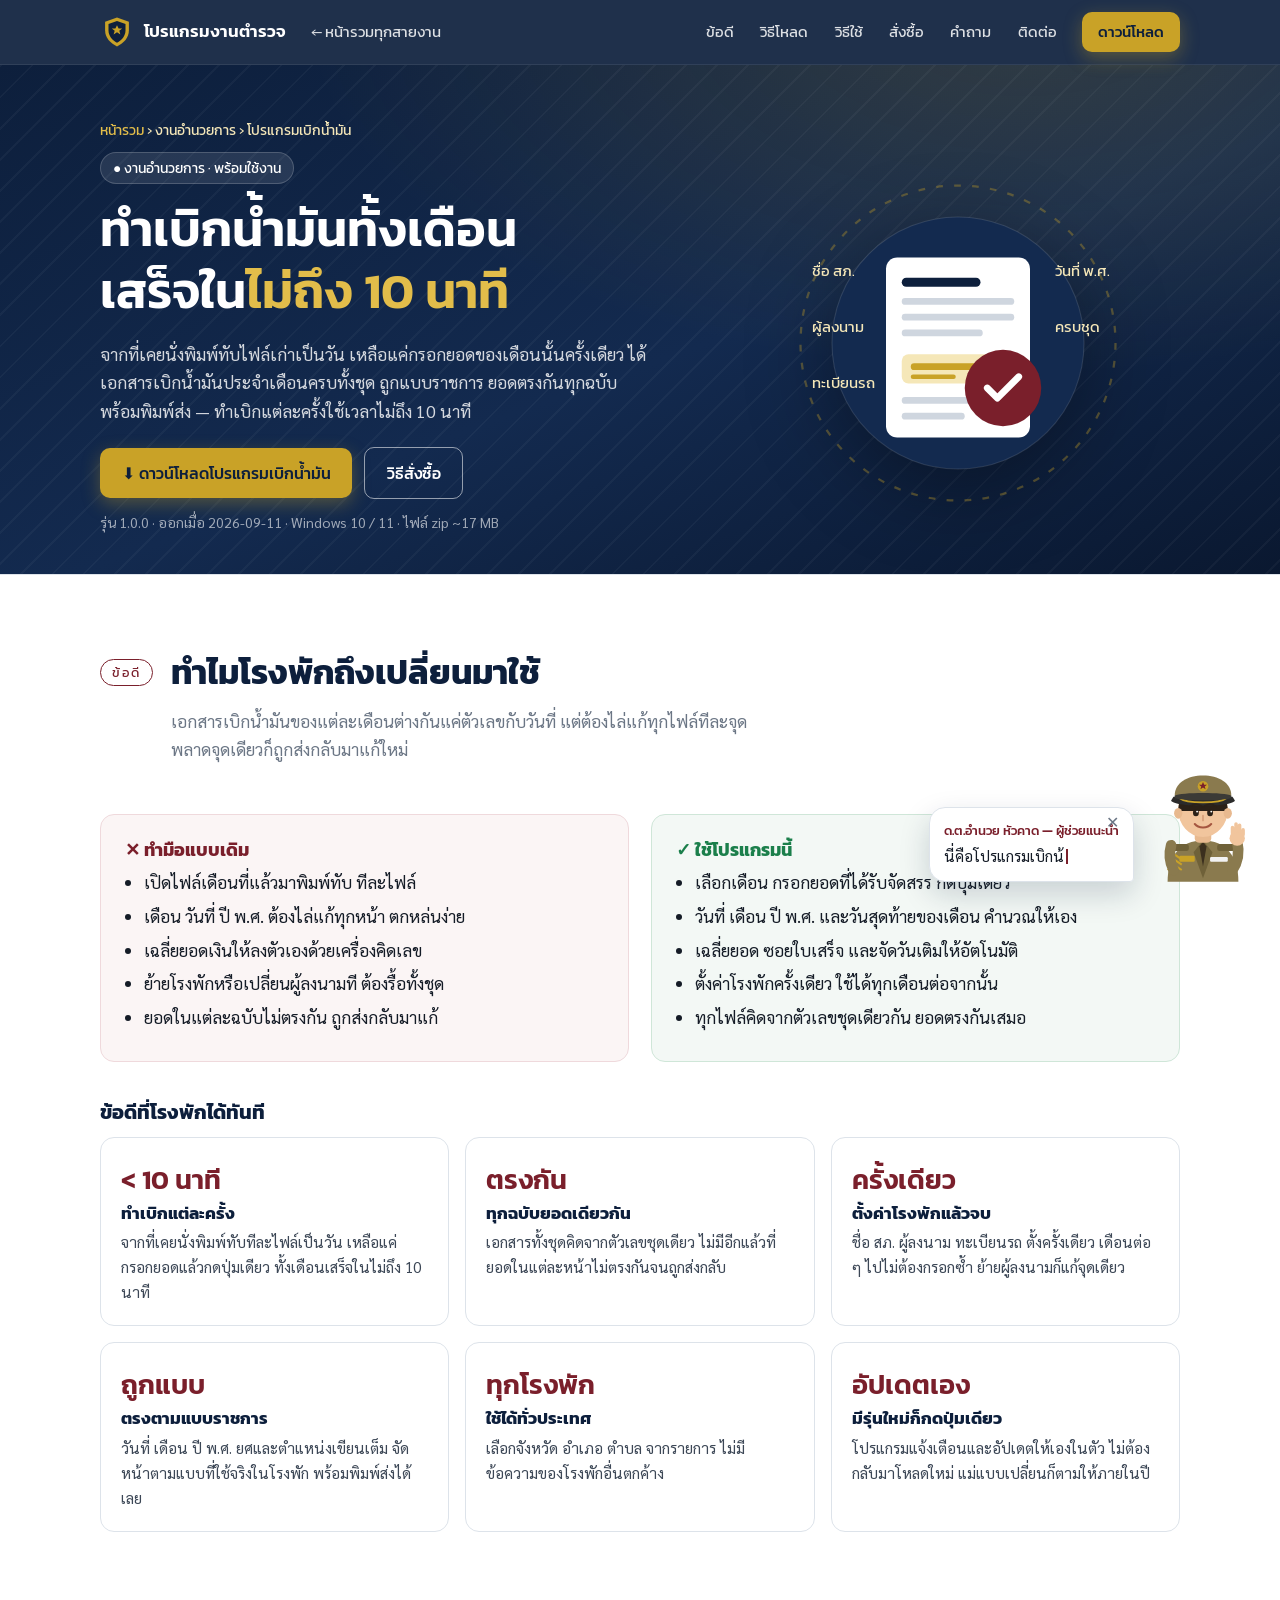
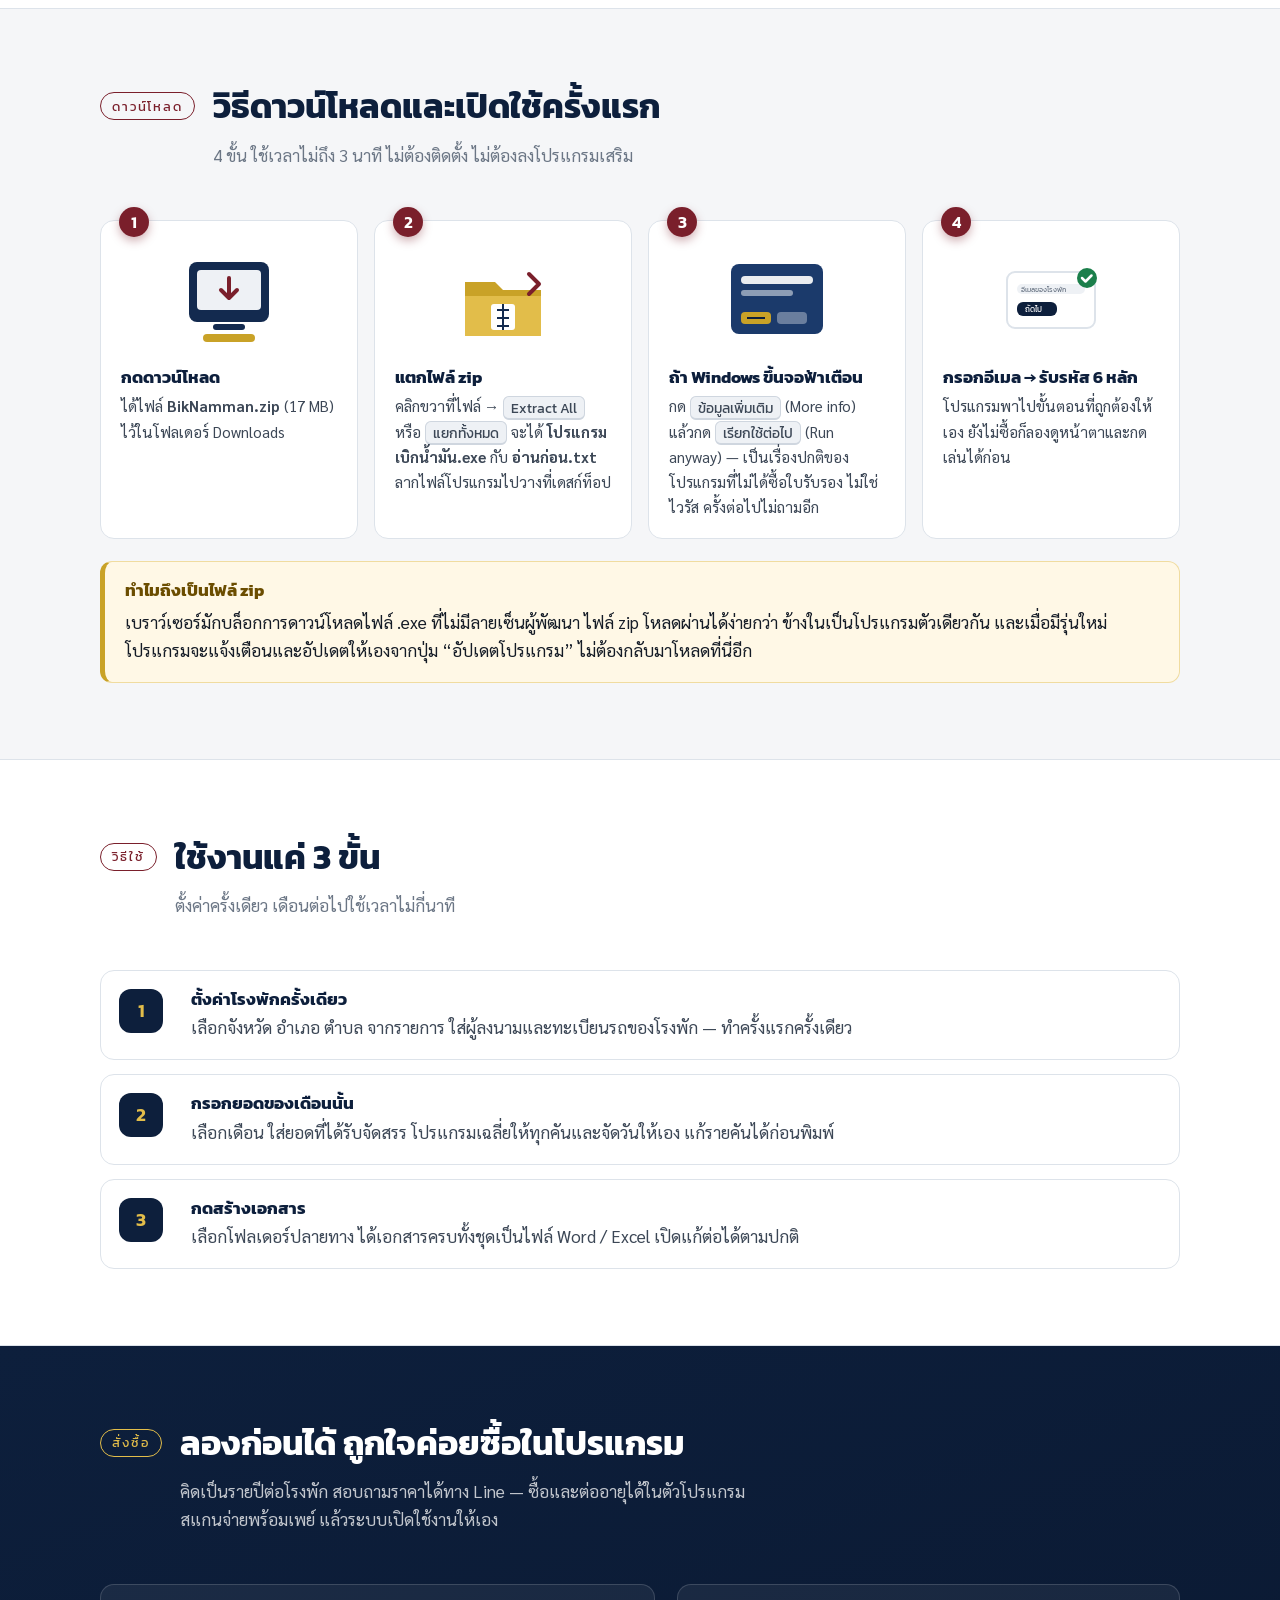
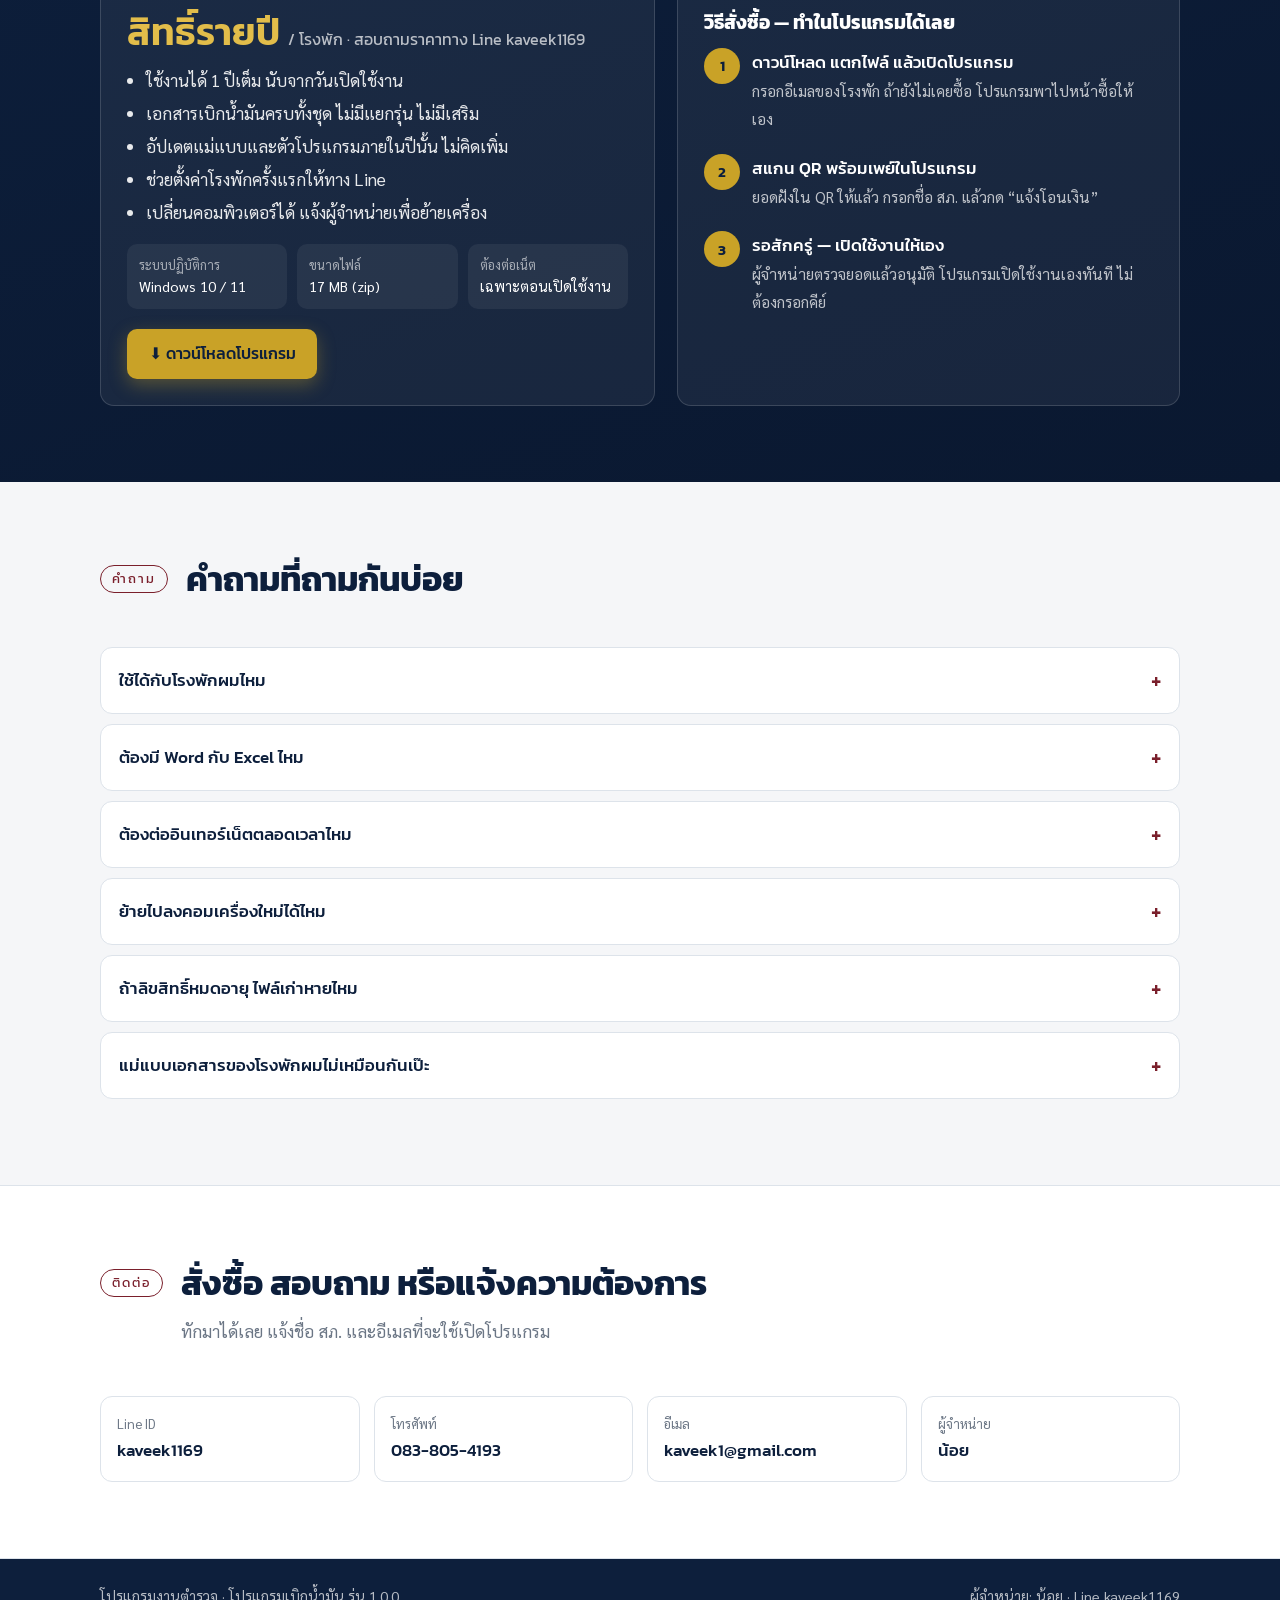
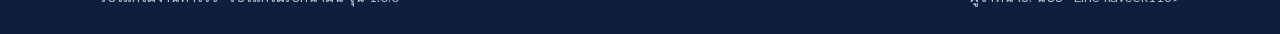
==== commit 560324d3: "Add files via upload" ====
--- a/biknamman.html
+++ b/biknamman.html
@@ -4,7 +4,7 @@
 <meta charset="utf-8">
 <meta name="viewport" content="width=device-width, initial-scale=1">
 <title>โปรแกรมเบิกน้ำมัน — งานอำนวยการ</title>
-<meta name="description" content="โปรแกรมเบิกน้ำมันสำหรับสถานีตำรวจ กรอกยอดครั้งเดียว ได้เอกสารเบิกน้ำมันประจำเดือนครบชุด ถูกแบบราชการ 2,000 บาท/ปี/โรงพัก">
+<meta name="description" content="โปรแกรมเบิกน้ำมันสำหรับสถานีตำรวจ กรอกยอดครั้งเดียว ได้เอกสารเบิกน้ำมันประจำเดือนครบชุด ถูกแบบราชการ สอบถามราคาทาง Line">
 <link rel="preconnect" href="https://fonts.googleapis.com">
 <link rel="preconnect" href="https://fonts.gstatic.com" crossorigin>
 <link href="https://fonts.googleapis.com/css2?family=Kanit:wght@400;500;600;700&family=Sarabun:wght@400;500;600;700&display=swap" rel="stylesheet">
@@ -15,7 +15,7 @@
   <div class="wrap">
     <a class="brand" href="index.html"><svg class="badge" viewBox="0 0 40 40" aria-hidden="true"><path d="M20 3l14 5v10c0 9-6 15-14 19C12 33 6 27 6 18V8l14-5z" fill="#c9a227"/><path d="M20 7l10 3.6V18c0 7-4.4 11.6-10 14.6C14.4 29.6 10 25 10 18v-7.4L20 7z" fill="#0d1f3c"/><path d="M20 12l1.9 4h4.2l-3.4 2.6 1.3 4.2L20 20.4l-4 2.4 1.3-4.2-3.4-2.6h4.2z" fill="#c9a227"/></svg> โปรแกรมงานตำรวจ</a>
     <a class="back" href="index.html">← หน้ารวมทุกสายงาน</a>
-    <div class="nav-links"><a href="#fuel">ข้อดี</a><a href="#install">วิธีโหลด</a><a href="#howto">วิธีใช้</a><a href="#price">ราคา</a><a href="#faq">คำถาม</a><a href="#contact">ติดต่อ</a></div>
+    <div class="nav-links"><a href="#fuel">ข้อดี</a><a href="#install">วิธีโหลด</a><a href="#howto">วิธีใช้</a><a href="#price">สั่งซื้อ</a><a href="#faq">คำถาม</a><a href="#contact">ติดต่อ</a></div>
     <a class="btn btn-gold" href="BikNamman.zip" download>ดาวน์โหลด</a>
   </div>
 </nav>
@@ -27,13 +27,13 @@
       <section class="slide active" style="position:static">
         <div>
           <span class="slide-kicker">● งานอำนวยการ · พร้อมใช้งาน</span>
-          <h1>เลิกพิมพ์เอกสาร<br>เบิกน้ำมัน<em>ทีละใบ</em></h1>
-          <p class="lede">กรอกยอดของเดือนนั้นครั้งเดียว ได้เอกสารเบิกน้ำมันประจำเดือนครบทั้งชุด
-            ถูกแบบราชการ ยอดตรงกันทุกฉบับ พร้อมพิมพ์ส่ง — ชื่อ สภ. ผู้ลงนาม และวันที่
-            เปลี่ยนตามโรงพักของคุณเองทั้งหมด</p>
+          <h1>ทำเบิกน้ำมันทั้งเดือน<br>เสร็จใน<em>ไม่ถึง 10 นาที</em></h1>
+          <p class="lede">จากที่เคยนั่งพิมพ์ทับไฟล์เก่าเป็นวัน เหลือแค่กรอกยอดของเดือนนั้นครั้งเดียว
+            ได้เอกสารเบิกน้ำมันประจำเดือนครบทั้งชุด ถูกแบบราชการ ยอดตรงกันทุกฉบับ พร้อมพิมพ์ส่ง
+            — ทำเบิกแต่ละครั้งใช้เวลาไม่ถึง 10 นาที</p>
           <div class="cta">
             <a class="btn btn-gold" href="BikNamman.zip" download>⬇ ดาวน์โหลดโปรแกรมเบิกน้ำมัน</a>
-            <a class="btn btn-ghost" href="#price">ราคาและวิธีสั่งซื้อ</a>
+            <a class="btn btn-ghost" href="#price">วิธีสั่งซื้อ</a>
             <span class="note" id="vernote">Windows 10 / 11 · ไฟล์ zip 17 MB · ไม่ต้องติดตั้ง</span>
           </div>
         </div>
@@ -101,7 +101,7 @@
 
     <h3 style="margin:38px 0 12px;color:var(--navy);font-size:1.25rem" class="reveal">ข้อดีที่โรงพักได้ทันที</h3>
     <div class="feats">
-      <div class="feat reveal"><div class="num">ไม่กี่นาที</div><h3>จบงานทั้งเดือน</h3><p>จากที่เคยนั่งพิมพ์ทับทีละไฟล์เป็นวัน เหลือแค่กรอกยอดแล้วกดปุ่มเดียว</p></div>
+      <div class="feat reveal"><div class="num">&lt; 10 นาที</div><h3>ทำเบิกแต่ละครั้ง</h3><p>จากที่เคยนั่งพิมพ์ทับทีละไฟล์เป็นวัน เหลือแค่กรอกยอดแล้วกดปุ่มเดียว ทั้งเดือนเสร็จในไม่ถึง 10 นาที</p></div>
       <div class="feat reveal"><div class="num">ตรงกัน</div><h3>ทุกฉบับยอดเดียวกัน</h3><p>เอกสารทั้งชุดคิดจากตัวเลขชุดเดียว ไม่มีอีกแล้วที่ยอดในแต่ละหน้าไม่ตรงกันจนถูกส่งกลับ</p></div>
       <div class="feat reveal"><div class="num">ครั้งเดียว</div><h3>ตั้งค่าโรงพักแล้วจบ</h3><p>ชื่อ สภ. ผู้ลงนาม ทะเบียนรถ ตั้งครั้งเดียว เดือนต่อ ๆ ไปไม่ต้องกรอกซ้ำ ย้ายผู้ลงนามก็แก้จุดเดียว</p></div>
       <div class="feat reveal"><div class="num">ถูกแบบ</div><h3>ตรงตามแบบราชการ</h3><p>วันที่ เดือน ปี พ.ศ. ยศและตำแหน่งเขียนเต็ม จัดหน้าตามแบบที่ใช้จริงในโรงพัก พร้อมพิมพ์ส่งได้เลย</p></div>
@@ -167,12 +167,12 @@
 <section class="sec price" id="price">
   <div class="wrap">
     <div class="sec-head reveal">
-      <span class="sec-label">ราคา</span>
-      <div><h2>ราคาเดียว ต่อโรงพัก ต่อปี</h2><p>ดาวน์โหลดมาลองก่อนได้ ซื้อและต่ออายุได้ในตัวโปรแกรม — สแกนจ่ายพร้อมเพย์ แล้วระบบเปิดใช้งานให้เอง</p></div>
+      <span class="sec-label">สั่งซื้อ</span>
+      <div><h2>ลองก่อนได้ ถูกใจค่อยซื้อในโปรแกรม</h2><p>คิดเป็นรายปีต่อโรงพัก สอบถามราคาได้ทาง Line — ซื้อและต่ออายุได้ในตัวโปรแกรม สแกนจ่ายพร้อมเพย์ แล้วระบบเปิดใช้งานให้เอง</p></div>
     </div>
     <div class="price-grid">
       <div class="price-card reveal">
-        <div class="price-big">2,000 บาท <small>/ ปี / โรงพัก</small></div>
+        <div class="price-big">สิทธิ์รายปี <small>/ โรงพัก · สอบถามราคาทาง Line kaveek1169</small></div>
         <ul>
           <li>ใช้งานได้ 1 ปีเต็ม นับจากวันเปิดใช้งาน</li>
           <li>เอกสารเบิกน้ำมันครบทั้งชุด ไม่มีแยกรุ่น ไม่มีเสริม</li>
@@ -191,7 +191,7 @@
         <h3 style="color:#fff;font-size:1.2rem">วิธีสั่งซื้อ — ทำในโปรแกรมได้เลย</h3>
         <ol class="buy-steps">
           <li><span class="k">1</span><div><b>ดาวน์โหลด แตกไฟล์ แล้วเปิดโปรแกรม</b><span>กรอกอีเมลของโรงพัก ถ้ายังไม่เคยซื้อ โปรแกรมพาไปหน้าซื้อให้เอง</span></div></li>
-          <li><span class="k">2</span><div><b>สแกน QR พร้อมเพย์ในโปรแกรม</b><span>ยอด 2,000 บาทฝังใน QR แล้ว กรอกชื่อ สภ. แล้วกด “แจ้งโอนเงิน”</span></div></li>
+          <li><span class="k">2</span><div><b>สแกน QR พร้อมเพย์ในโปรแกรม</b><span>ยอดฝังใน QR ให้แล้ว กรอกชื่อ สภ. แล้วกด “แจ้งโอนเงิน”</span></div></li>
           <li><span class="k">3</span><div><b>รอสักครู่ — เปิดใช้งานให้เอง</b><span>ผู้จำหน่ายตรวจยอดแล้วอนุมัติ โปรแกรมเปิดใช้งานเองทันที ไม่ต้องกรอกคีย์</span></div></li>
         </ol>
       </div>
@@ -231,11 +231,11 @@
     <span>ผู้จำหน่าย: น้อย · Line kaveek1169</span>
   </div>
 </footer>
-<!-- ═══════════ <!-- ═══════════ ตัวการ์ตูนตำรวจแนะนำ "ส.ต.ท.อำนวย หัวคาด" (ต้นแบบวาดเอง) ═══════════ -->
+<!-- ═══════════ <!-- ═══════════ ตัวการ์ตูนตำรวจแนะนำ "ด.ต.อำนวย หัวคาด" (ต้นแบบวาดเอง) ═══════════ -->
 <div class="guide" id="guide">
   <div class="bubble" id="bubble">
     <button class="close" id="gclose" aria-label="ปิด">✕</button>
-    <b>ส.ต.ท.อำนวย หัวคาด — ผู้ช่วยแนะนำ</b>
+    <b>ด.ต.อำนวย หัวคาด — ผู้ช่วยแนะนำ</b>
     <span id="gtext"></span><span class="cur"></span>
   </div>
   <svg class="officer" id="officer" viewBox="0 0 200 220" aria-hidden="true">
@@ -245,8 +245,8 @@
     <path d="M100 152l-6 8 6 34 6-34z" fill="#3b2f1e"/>
     <!-- อินทรธนู -->
     <rect x="46" y="156" width="30" height="12" rx="4" fill="#6f6139"/><rect x="124" y="156" width="30" height="12" rx="4" fill="#6f6139"/>
-    <!-- บั้ง ส.ต.ท. 2 แถบ ที่ต้นแขนซ้าย -->
-    <path d="M40 186l12-8 12 8M40 196l12-8 12 8" fill="none" stroke="#c9a227" stroke-width="4" stroke-linejoin="round"/>
+    <!-- บั้ง ด.ต. 3 แถบ ที่ต้นแขนซ้าย -->
+    <path d="M40 182l12-8 12 8M40 191l12-8 12 8M40 200l12-8 12 8" fill="none" stroke="#c9a227" stroke-width="3.5" stroke-linejoin="round"/>
     <!-- ป้ายชื่อ/เข็ม -->
     <rect x="112" y="178" width="30" height="8" rx="2" fill="#f2f2f2"/><rect x="60" y="176" width="26" height="10" rx="2" fill="#c9a227"/>
     <!-- คอ -->
@@ -361,7 +361,7 @@
     }).catch(function(){});
   }
 
-  /* ── ส.ต.ท.อำนวย หัวคาด: พิมพ์ทีละตัว เปลี่ยนข้อความตามส่วนที่เลื่อนถึง ── */
+  /* ── ด.ต.อำนวย หัวคาด: พิมพ์ทีละตัว เปลี่ยนข้อความตามส่วนที่เลื่อนถึง ── */
   var guide=document.getElementById('guide'), tips=window.GUIDE_TIPS||{};
   if(guide){
     var gtext=document.getElementById('gtext'), curKey='', typing=null, secKey='top';
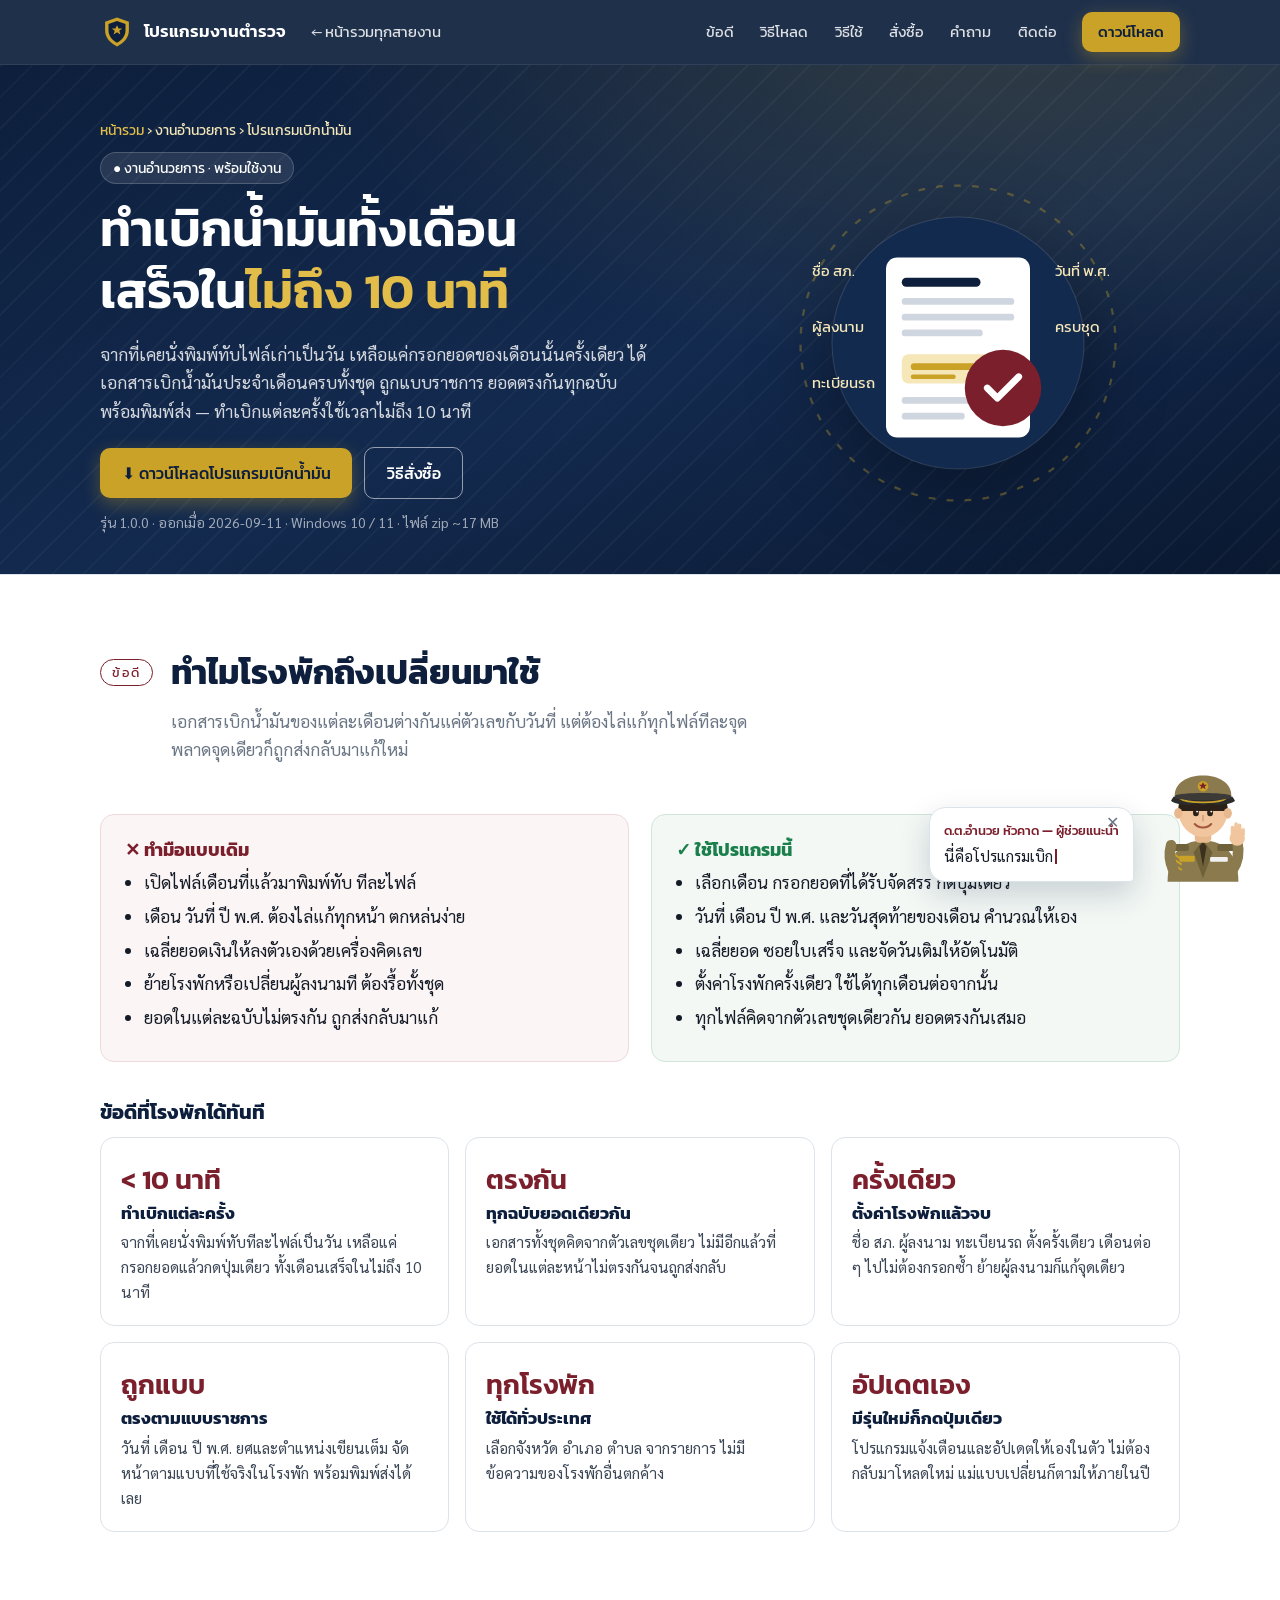
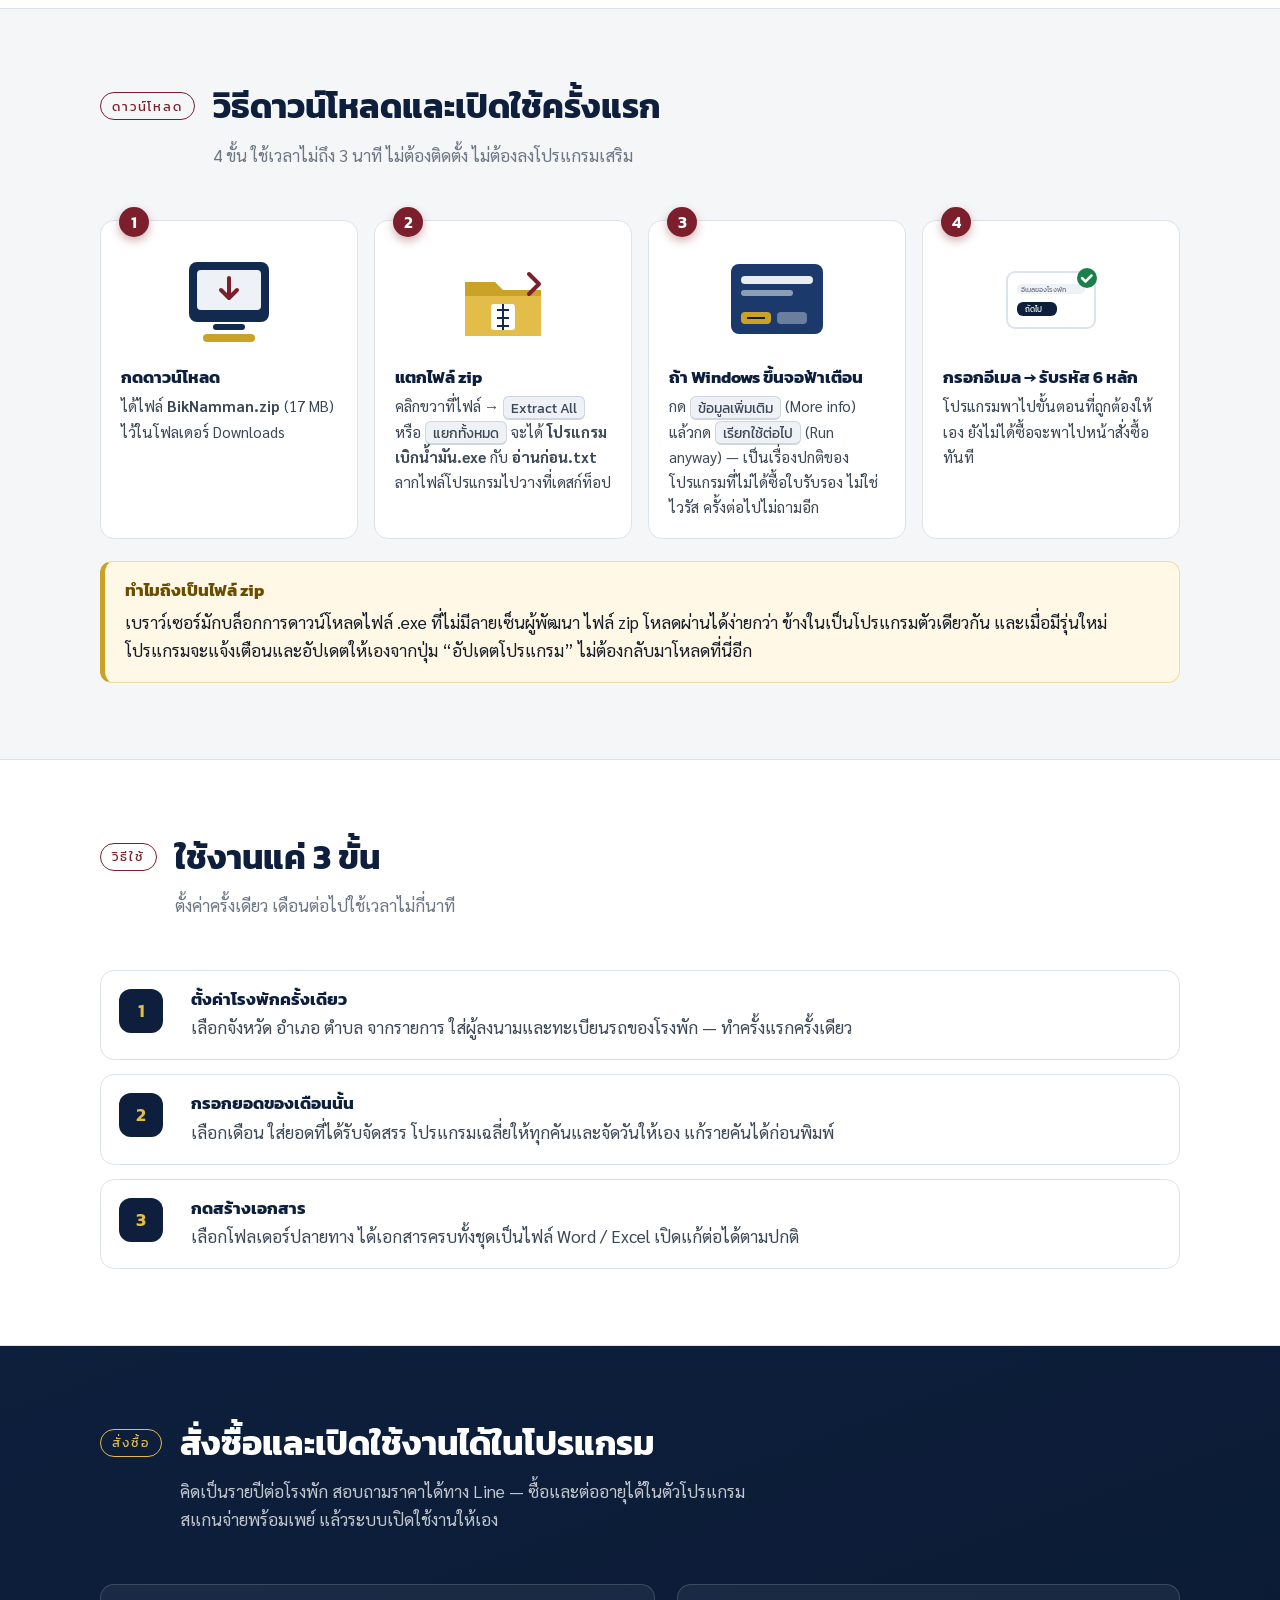
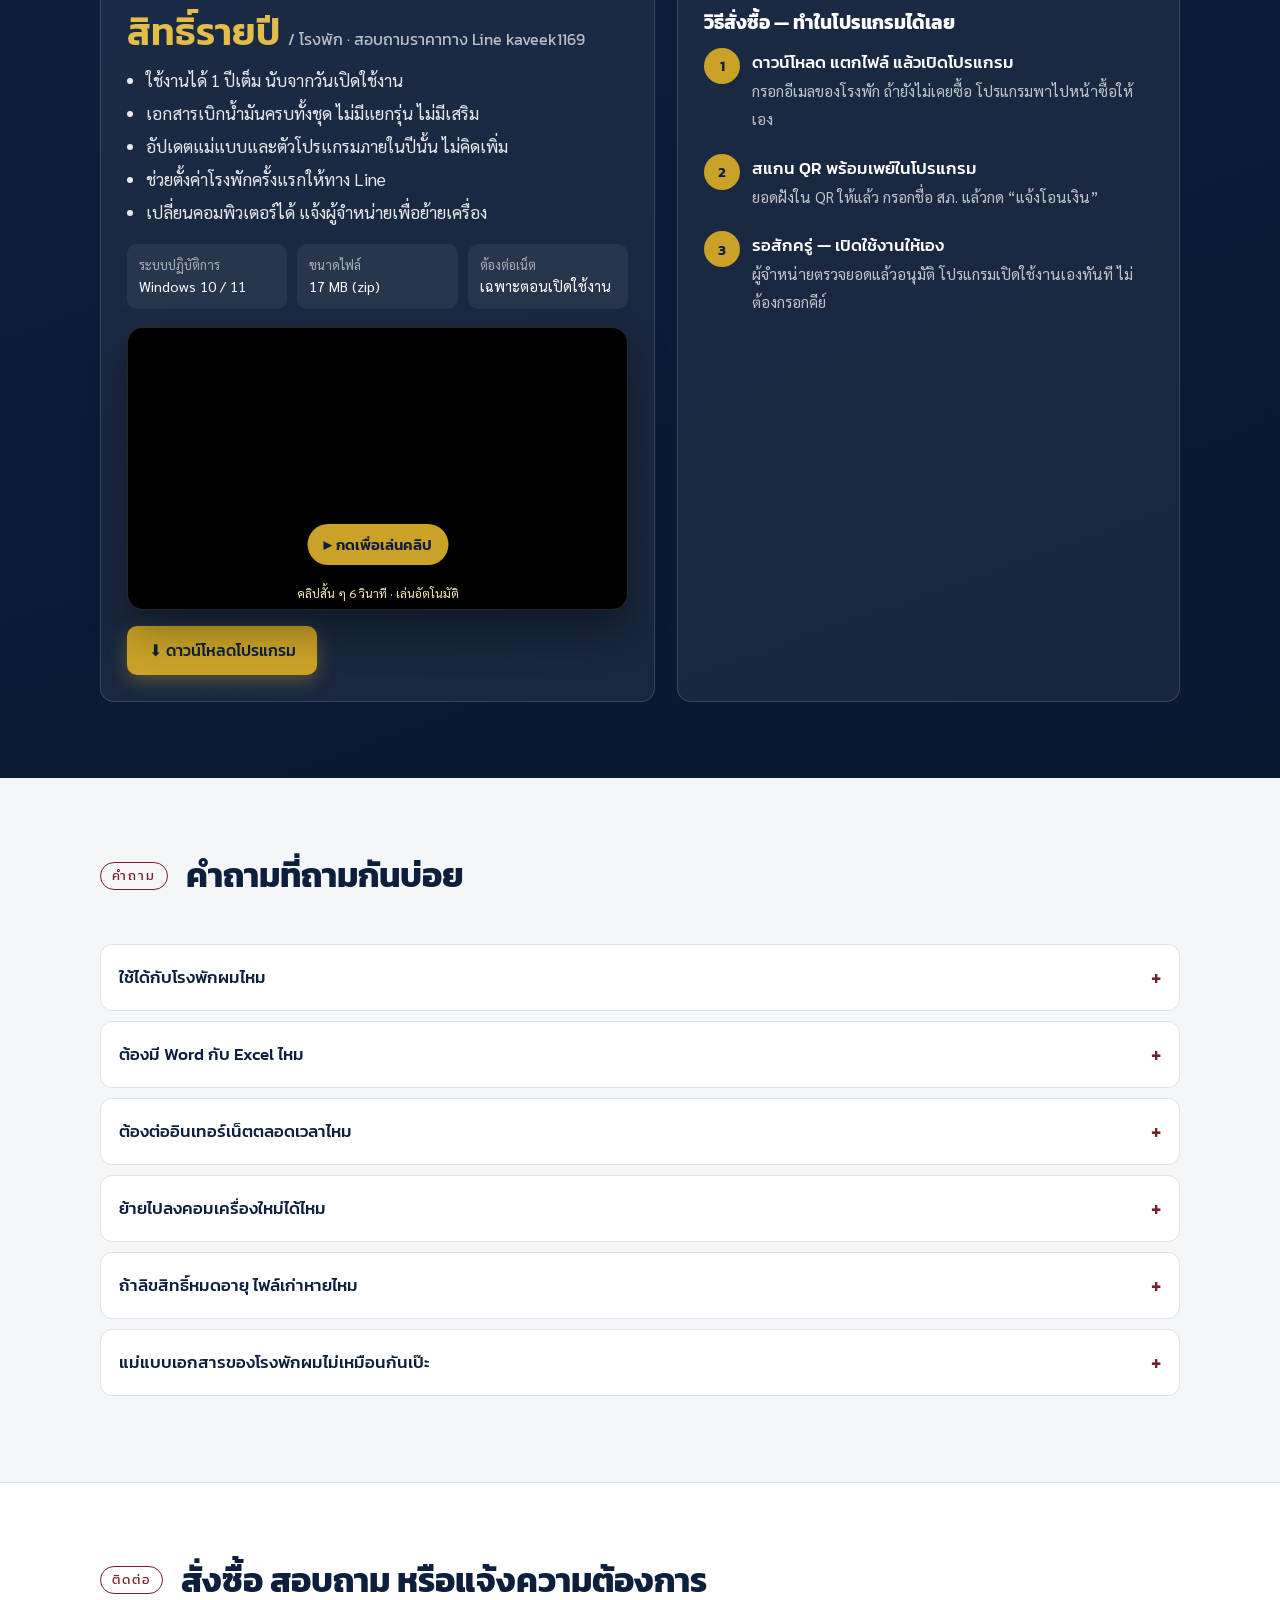
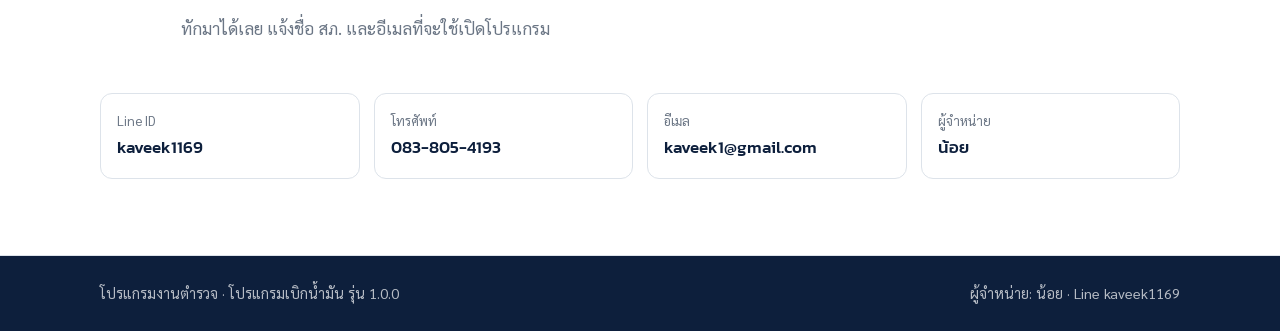
==== commit 4d89e891: "Add files via upload" ====
--- a/biknamman.html
+++ b/biknamman.html
@@ -137,7 +137,7 @@
       <div class="step reveal">
         <div class="art"><svg viewBox="0 0 120 100" aria-hidden="true"><rect x="16" y="20" width="88" height="56" rx="8" fill="#fff" stroke="#dde3ea" stroke-width="2"/><rect x="26" y="32" width="68" height="10" rx="5" fill="#eef1f5"/><text x="30" y="40" font-family="Kanit,sans-serif" font-size="7" fill="#6b7685">อีเมลของโรงพัก</text><rect x="26" y="50" width="40" height="14" rx="6" fill="#0d1f3c"/><text x="34" y="60" font-family="Kanit,sans-serif" font-size="8" fill="#fff">ถัดไป</text><circle cx="96" cy="26" r="10" fill="#1b7f4b"/><path d="M91 26l3.5 3.5 6-6" fill="none" stroke="#fff" stroke-width="2.5" stroke-linecap="round" stroke-linejoin="round"/></svg></div>
         <h3>กรอกอีเมล → รับรหัส 6 หลัก</h3>
-        <p>โปรแกรมพาไปขั้นตอนที่ถูกต้องให้เอง ยังไม่ซื้อก็ลองดูหน้าตาและกดเล่นได้ก่อน</p>
+        <p>โปรแกรมพาไปขั้นตอนที่ถูกต้องให้เอง ยังไม่ได้ซื้อจะพาไปหน้าสั่งซื้อทันที</p>
       </div>
     </div>
     <div class="notice reveal">
@@ -168,7 +168,7 @@
   <div class="wrap">
     <div class="sec-head reveal">
       <span class="sec-label">สั่งซื้อ</span>
-      <div><h2>ลองก่อนได้ ถูกใจค่อยซื้อในโปรแกรม</h2><p>คิดเป็นรายปีต่อโรงพัก สอบถามราคาได้ทาง Line — ซื้อและต่ออายุได้ในตัวโปรแกรม สแกนจ่ายพร้อมเพย์ แล้วระบบเปิดใช้งานให้เอง</p></div>
+      <div><h2>สั่งซื้อและเปิดใช้งานได้ในโปรแกรม</h2><p>คิดเป็นรายปีต่อโรงพัก สอบถามราคาได้ทาง Line — ซื้อและต่ออายุได้ในตัวโปรแกรม สแกนจ่ายพร้อมเพย์ แล้วระบบเปิดใช้งานให้เอง</p></div>
     </div>
     <div class="price-grid">
       <div class="price-card reveal">
@@ -185,7 +185,12 @@
           <div><span>ขนาดไฟล์</span>17 MB (zip)</div>
           <div><span>ต้องต่อเน็ต</span>เฉพาะตอนเปิดใช้งาน</div>
         </div>
-        <div style="margin-top:20px"><a class="btn btn-gold" href="BikNamman.zip" download>⬇ ดาวน์โหลดโปรแกรม</a></div>
+        <div class="clip" id="clip">
+          <video id="introclip" src="intro.mp4" muted playsinline preload="metadata" aria-label="คลิปแนะนำโปรแกรมเบิกน้ำมัน"></video>
+          <button class="clip-btn" id="clipbtn" type="button" hidden>🔊 กดเพื่อเปิดเสียง</button>
+          <span class="clip-cap">คลิปสั้น ๆ 6 วินาที · เล่นอัตโนมัติ</span>
+        </div>
+        <div style="margin-top:16px"><a class="btn btn-gold" href="BikNamman.zip" download>⬇ ดาวน์โหลดโปรแกรม</a></div>
       </div>
       <div class="price-card reveal">
         <h3 style="color:#fff;font-size:1.2rem">วิธีสั่งซื้อ — ทำในโปรแกรมได้เลย</h3>
@@ -282,7 +287,7 @@
 </div>
 
 <script>
-window.GUIDE_TIPS={"top": "นี่คือโปรแกรมเบิกน้ำมัน โปรแกรมแรกของงานอำนวยการ กดดาวน์โหลดได้เลย หรือเลื่อนดูรายละเอียดก่อน", "fuel": "กรอกยอดครั้งเดียว ได้เอกสารครบทั้งชุด ยอดทุกฉบับตรงกันเสมอ ไม่ต้องกลัวถูกส่งกลับมาแก้", "install": "โหลดแล้วอย่าลืมแตก zip ก่อนนะครับ ถ้าเจอจอฟ้าของ Windows กด “ข้อมูลเพิ่มเติม” แล้ว “เรียกใช้ต่อไป” ได้เลย ไม่ใช่ไวรัส", "howto": "แค่ 3 ขั้นครับ ตั้งค่าโรงพักครั้งเดียว กรอกยอดของเดือน แล้วกดสร้าง ที่เหลือโปรแกรมทำให้", "price": "ยังไม่ซื้อก็โหลดมาลองดูหน้าตาก่อนได้ พอจะซื้อสแกนพร้อมเพย์ในโปรแกรม ระบบเปิดใช้งานให้เอง", "faq": "ถ้าคำถามไม่มีในนี้ ทัก Line kaveek1169 ได้เลยครับ", "contact": "แจ้งชื่อ สภ. กับอีเมลที่จะใช้เปิดโปรแกรมมาได้เลย ผมรออยู่ครับ"};
+window.GUIDE_TIPS={"top": "นี่คือโปรแกรมเบิกน้ำมัน โปรแกรมแรกของงานอำนวยการ กดดาวน์โหลดได้เลย หรือเลื่อนดูรายละเอียดก่อน", "fuel": "กรอกยอดครั้งเดียว ได้เอกสารครบทั้งชุด ยอดทุกฉบับตรงกันเสมอ ไม่ต้องกลัวถูกส่งกลับมาแก้", "install": "โหลดแล้วอย่าลืมแตก zip ก่อนนะครับ ถ้าเจอจอฟ้าของ Windows กด “ข้อมูลเพิ่มเติม” แล้ว “เรียกใช้ต่อไป” ได้เลย ไม่ใช่ไวรัส", "howto": "แค่ 3 ขั้นครับ ตั้งค่าโรงพักครั้งเดียว กรอกยอดของเดือน แล้วกดสร้าง ที่เหลือโปรแกรมทำให้", "price": "สั่งซื้อได้ในโปรแกรมเลยครับ สแกนพร้อมเพย์ แจ้งโอน แล้วระบบเปิดใช้งานให้เอง ไม่ต้องกรอกคีย์", "faq": "ถ้าคำถามไม่มีในนี้ ทัก Line kaveek1169 ได้เลยครับ", "contact": "แจ้งชื่อ สภ. กับอีเมลที่จะใช้เปิดโปรแกรมมาได้เลย ผมรออยู่ครับ"};
 </script>
 <script>
 /* โปรแกรมงานตำรวจ — สคริปต์ร่วมทุกหน้า
@@ -350,6 +355,33 @@
   var io=new IntersectionObserver(function(es){es.forEach(function(e){if(e.isIntersecting){e.target.classList.add('in');io.unobserve(e.target)}})},{threshold:.12});
   document.querySelectorAll('.reveal').forEach(function(x){io.observe(x)});
 
+  /* ── คลิปแนะนำ: เล่นเอง 1 ครั้งตอนเลื่อนมาเจอ ── */
+  (function(){
+    var v=document.getElementById('introclip'), btn=document.getElementById('clipbtn');
+    if(!v) return;
+    var played=false;
+    function show(t){btn.textContent=t;btn.hidden=false}
+    function playOnce(){
+      if(played) return; played=true;
+      v.muted=true; v.currentTime=0;
+      var p=v.play();
+      if(p&&p.catch) p.catch(function(){show('▶ กดเพื่อเล่นคลิป')});
+      else show('🔊 กดเพื่อเปิดเสียง');
+      if(p&&p.then) p.then(function(){show('🔊 กดเพื่อเปิดเสียง')});
+    }
+    if('IntersectionObserver' in window){
+      var io=new IntersectionObserver(function(es){
+        es.forEach(function(e){ if(e.isIntersecting&&e.intersectionRatio>=.5){playOnce();io.disconnect();} });
+      },{threshold:[.5]});
+      io.observe(v);
+    }else{ playOnce(); }
+    v.addEventListener('ended',function(){show('↻ ดูอีกครั้ง (มีเสียง)')});
+    btn.addEventListener('click',function(){
+      v.muted=false; v.currentTime=0; v.play(); btn.hidden=true;
+    });
+    v.addEventListener('click',function(){ if(v.paused){v.muted=false;v.currentTime=0;v.play();btn.hidden=true;} });
+  })();
+
   /* ── รุ่นล่าสุดจาก version.json (ถ้าหน้ามี #vernote / #verfoot) ── */
   if(document.getElementById('vernote')||document.getElementById('verfoot')){
     fetch('version.json',{cache:'no-store'}).then(function(r){return r.json()}).then(function(v){
--- a/site.css
+++ b/site.css
@@ -226,3 +226,14 @@
 @media (max-width:820px){.pains,.promise{grid-template-columns:1fr}}
 .slides-tall{min-height:520px}
 @media (max-width:860px){.slides-tall{min-height:640px}}
+
+/* ── คลิปแนะนำในหน้าโปรแกรม ── */
+.clip{position:relative;width:100%;margin-top:18px;border-radius:16px;overflow:hidden;background:#000;
+  box-shadow:0 20px 40px rgba(0,0,0,.35);border:1px solid rgba(255,255,255,.15)}
+.clip video{display:block;width:100%;aspect-ratio:16/9;height:auto;cursor:pointer}
+.clip-btn{position:absolute;left:50%;bottom:44px;transform:translateX(-50%);border:0;border-radius:999px;
+  padding:9px 16px;background:#c9a227;color:#0d1f3c;font:600 .95rem Kanit,Sarabun,sans-serif;cursor:pointer;
+  box-shadow:0 6px 16px rgba(0,0,0,.35);white-space:nowrap}
+.clip-btn:hover{background:#e0b83a}
+.clip-cap{position:absolute;left:0;right:0;bottom:0;padding:5px 10px;font-size:.78rem;color:#f5e7b8;
+  background:linear-gradient(transparent,rgba(0,0,0,.65));text-align:center;pointer-events:none}
